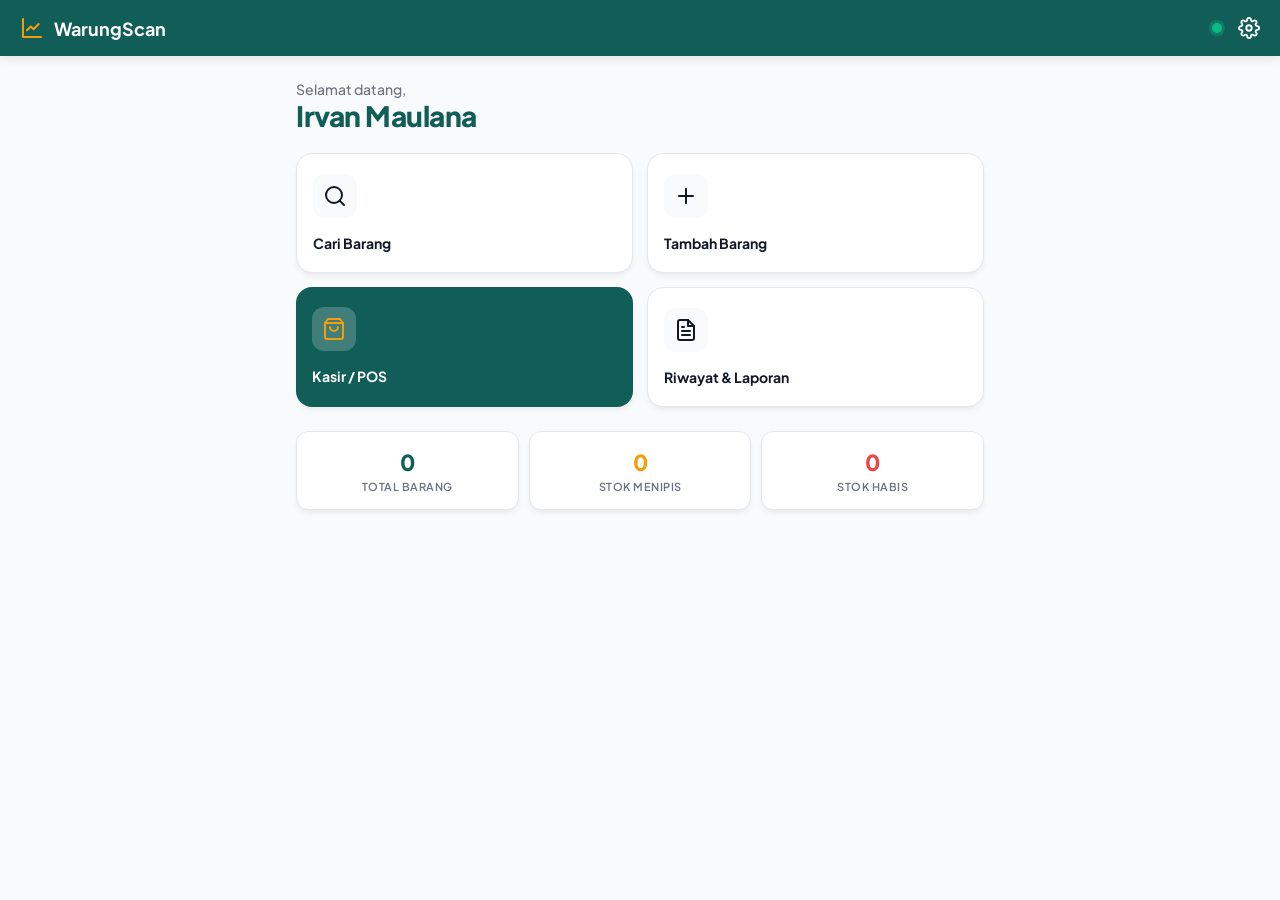
==== index.html @ 4149c588 "Fix cashier scanner, storage, and printing flows" ====
<!DOCTYPE html>
<html lang="id">
<head>
    <meta charset="UTF-8">
    <meta name="viewport" content="width=device-width, initial-scale=1.0, maximum-scale=1.0, user-scalable=no">
    <title>KASIR VAN - PREMIUM</title>
    <!-- Import Font Modern dari Google -->
    <link href="https://fonts.googleapis.com/css2?family=Plus+Jakarta+Sans:wght@400;500;600;700;800&display=swap" rel="stylesheet">
    <link rel="stylesheet" href="style.css">
    <script src="vendor/html5-qrcode.min.js" type="text/javascript"></script>
</head>
<body>
    <!-- Topbar Modern Glassmorphism -->
    <header class="app-header">
        <div class="logo-wrapper">
            <div class="logo-icon">
                <svg width="24" height="24" viewBox="0 0 24 24" fill="none" stroke="currentColor" stroke-width="2" stroke-linecap="round" stroke-linejoin="round"><path d="M3 3v18h18"/><path d="M18.7 8l-5.1 5.2-2.8-2.7L7 14.3"/></svg>
            </div>
            <h1>WarungScan</h1>
        </div>
        <div class="header-actions">
            <span class="status-indicator"></span>
            <button onclick="switchTab('page-pengaturan')" class="btn-icon">
                <svg width="22" height="22" viewBox="0 0 24 24" fill="none" stroke="currentColor" stroke-width="2" stroke-linecap="round" stroke-linejoin="round"><circle cx="12" cy="12" r="3"/><path d="M19.4 15a1.65 1.65 0 0 0 .33 1.82l.06.06a2 2 0 0 1 0 2.83 2 2 0 0 1-2.83 0l-.06-.06a1.65 1.65 0 0 0-1.82-.33 1.65 1.65 0 0 0-1 1.51V21a2 2 0 0 1-2 2 2 2 0 0 1-2-2v-.09A1.65 1.65 0 0 0 9 19.4a1.65 1.65 0 0 0-1.82.33l-.06.06a2 2 0 0 1-2.83 0 2 2 0 0 1 0-2.83l.06-.06a1.65 1.65 0 0 0 .33-1.82 1.65 1.65 0 0 0-1.51-1H3a2 2 0 0 1-2-2 2 2 0 0 1 2-2h.09A1.65 1.65 0 0 0 4.6 9a1.65 1.65 0 0 0-.33-1.82l-.06-.06a2 2 0 0 1 0-2.83 2 2 0 0 1 2.83 0l.06.06a1.65 1.65 0 0 0 1.82.33H9a1.65 1.65 0 0 0 1-1.51V3a2 2 0 0 1 2-2 2 2 0 0 1 2 2v.09a1.65 1.65 0 0 0 1 1.51 1.65 1.65 0 0 0 1.82-.33l.06-.06a2 2 0 0 1 2.83 0 2 2 0 0 1 0 2.83l-.06.06a1.65 1.65 0 0 0-.33 1.82V9a1.65 1.65 0 0 0 1.51 1H21a2 2 0 0 1 2 2 2 2 0 0 1-2 2h-.09a1.65 1.65 0 0 0-1.51 1z"/></svg>
            </button>
        </div>
    </header>

    <!-- Halaman Beranda -->
    <main id="page-home" class="page active">
        <div class="hero-section">
            <p class="greeting">Selamat datang,</p>
            <h2 class="user-name">Irvan Maulana</h2>
        </div>

        <div class="menu-grid">
            <div class="menu-card card-outline" onclick="actionCariBarang()">
                <div class="icon-circle text-dark">
                    <svg width="24" height="24" viewBox="0 0 24 24" fill="none" stroke="currentColor" stroke-width="2" stroke-linecap="round" stroke-linejoin="round"><circle cx="11" cy="11" r="8"/><line x1="21" y1="21" x2="16.65" y2="16.65"/></svg>
                </div>
                <h3>Cari Barang</h3>
            </div>
            <div class="menu-card card-outline" onclick="actionTambahBarang()">
                <div class="icon-circle text-dark">
                    <svg width="24" height="24" viewBox="0 0 24 24" fill="none" stroke="currentColor" stroke-width="2" stroke-linecap="round" stroke-linejoin="round"><line x1="12" y1="5" x2="12" y2="19"/><line x1="5" y1="12" x2="19" y2="12"/></svg>
                </div>
                <h3>Tambah Barang</h3>
            </div>
            <div class="menu-card card-primary" onclick="actionPos()">
                <div class="icon-circle">
                    <svg width="24" height="24" viewBox="0 0 24 24" fill="none" stroke="currentColor" stroke-width="2" stroke-linecap="round" stroke-linejoin="round"><path d="M6 2L3 6v14a2 2 0 0 0 2 2h14a2 2 0 0 0 2-2V6l-3-4z"/><line x1="3" y1="6" x2="21" y2="6"/><path d="M16 10a4 4 0 0 1-8 0"/></svg>
                </div>
                <h3>Kasir / POS</h3>
            </div>
            <div class="menu-card card-outline" onclick="actionRiwayat()">
                <div class="icon-circle text-dark">
                    <svg width="24" height="24" viewBox="0 0 24 24" fill="none" stroke="currentColor" stroke-width="2" stroke-linecap="round" stroke-linejoin="round"><path d="M14 2H6a2 2 0 0 0-2 2v16a2 2 0 0 0 2 2h12a2 2 0 0 0 2-2V8z"/><polyline points="14 2 14 8 20 8"/><line x1="16" y1="13" x2="8" y2="13"/><line x1="16" y1="17" x2="8" y2="17"/><polyline points="10 9 9 9 8 9"/></svg>
                </div>
                <h3>Riwayat & Laporan</h3>
            </div>
        </div>

        <div class="stats-container">
            <div class="stat-item">
                <h3 id="stat-barang" class="text-primary">0</h3>
                <p>Total Barang</p>
            </div>
            <div class="stat-item">
                <h3 id="stat-menipis" class="text-warning">0</h3>
                <p>Stok Menipis</p>
            </div>
            <div class="stat-item">
                <h3 id="stat-habis" class="text-danger">0</h3>
                <p>Stok Habis</p>
            </div>
        </div>
    </main>

    <!-- Halaman Kasir / POS -->
    <main id="page-kasir" class="page">
        <div class="page-header" onclick="goToHome()">
            <button class="btn-back"><svg width="20" height="20" viewBox="0 0 24 24" fill="none" stroke="currentColor" stroke-width="2" stroke-linecap="round" stroke-linejoin="round"><line x1="19" y1="12" x2="5" y2="12"/><polyline points="12 19 5 12 12 5"/></svg></button> 
            <h2>Mesin Kasir</h2>
        </div>

        <div class="card-container">
            <div id="reader" class="scanner-box"></div>
            
            <div class="flex-row" style="margin-top: 16px; gap: 10px;">
                <button id="btn-start-scan" onclick="startScanner()" class="btn-primary" style="flex: 2;">Mulai Scan</button>
                <button id="btn-stop-scan" onclick="stopScanner()" class="btn-danger" style="display: none; flex: 2;">Stop Scan</button>
                
                <label for="pos-barcode-file-input" class="btn-outline file-picker-label" style="flex: 1;" title="Scan barcode dari foto galeri">
                    <svg width="20" height="20" viewBox="0 0 24 24" fill="none" stroke="currentColor" stroke-width="2" stroke-linecap="round" stroke-linejoin="round"><rect x="3" y="3" width="18" height="18" rx="2" ry="2"/><circle cx="8.5" cy="8.5" r="1.5"/><polyline points="21 15 16 10 5 21"/></svg>
                </label>
                <input type="file" id="pos-barcode-file-input" class="file-input-hidden" accept="image/*" onchange="scanBarcodeFromFile(this)">
            </div>
            <p id="scanner-message" class="helper-text">Tekan Mulai Scan atau pilih foto barcode.</p>
        </div>

        <div id="file-reader" class="offscreen-reader" aria-hidden="true"></div>

        <div class="card-container">
            <div class="search-box">
                <input type="text" id="manual-barcode" class="modern-input" placeholder="Cari barcode / nama barang..." oninput="cariBarangKasir()">
                <button onclick="addManualBarcode()" class="btn-accent">Tambah</button>
            </div>
            <ul id="kasir-search-results" class="dropdown-list" style="display: none;"></ul>
        </div>

        <div class="card-container no-padding">
            <h3 class="section-title" style="padding: 16px 16px 0 16px;">Keranjang Belanja</h3>
            <ul id="cart-list" class="item-list"></ul>
        </div>

        <div class="checkout-footer">
            <div class="total-wrap">
                <span>Total Bayar</span>
                <span id="cart-total" class="total-amount">Rp 0</span>
            </div>
            <button class="btn-checkout" onclick="openPaymentModal()">PROSES PEMBAYARAN</button>
        </div>
    </main>

    <!-- Halaman Barang -->
    <main id="page-barang" class="page">
        <div class="page-header" onclick="goToHome()">
            <button class="btn-back"><svg width="20" height="20" viewBox="0 0 24 24" fill="none" stroke="currentColor" stroke-width="2" stroke-linecap="round" stroke-linejoin="round"><line x1="19" y1="12" x2="5" y2="12"/><polyline points="12 19 5 12 12 5"/></svg></button> 
            <h2 id="title-barang">Manajemen Barang</h2>
        </div>

        <div class="card-container" id="admin-form" style="display: none;">
            
            <label class="input-label">Foto Produk</label>
            <div class="photo-upload-group">
                <button type="button" class="btn-outline" onclick="openProductCamera()">
                    <svg width="18" height="18" viewBox="0 0 24 24" fill="none" stroke="currentColor" stroke-width="2" stroke-linecap="round" stroke-linejoin="round"><path d="M23 19a2 2 0 0 1-2 2H3a2 2 0 0 1-2-2V8a2 2 0 0 1 2-2h4l2-3h6l2 3h4a2 2 0 0 1 2 2z"/><circle cx="12" cy="13" r="4"/></svg> Jepret
                </button>
                <input type="file" id="native-camera-input" class="file-input-hidden" accept="image/*" capture="environment" onchange="handleProductPhoto(this)">

                <label for="native-gallery-input" class="btn-outline file-picker-label">
                    <svg width="18" height="18" viewBox="0 0 24 24" fill="none" stroke="currentColor" stroke-width="2" stroke-linecap="round" stroke-linejoin="round"><rect x="3" y="3" width="18" height="18" rx="2" ry="2"/><circle cx="8.5" cy="8.5" r="1.5"/><polyline points="21 15 16 10 5 21"/></svg> Galeri
                </label>
                <input type="file" id="native-gallery-input" class="file-input-hidden" accept="image/*" onchange="handleProductPhoto(this)">
            </div>
            <div id="preview-foto-barang" class="photo-preview">
                <img id="img-preview-barang" src="">
                <button type="button" class="btn-photo-remove" onclick="removeProductPhoto()">Hapus Foto</button>
            </div>

            <label class="input-label">Barcode</label>
            <div class="search-box">
                <input type="text" id="input-barcode" class="modern-input" placeholder="Scan / ketik barcode">
                <label for="product-barcode-file-input" class="btn-light file-picker-label">Scan Foto</label>
                <input type="file" id="product-barcode-file-input" class="file-input-hidden" accept="image/*" onchange="scanProductBarcodeFromFile(this)">
            </div>

            <label class="input-label">Nama Barang <span class="required">*</span></label>
            <input type="text" id="input-nama" class="modern-input" placeholder="Misal: Indomie Goreng">

            <div class="flex-row">
                <div class="flex-col">
                    <label class="input-label">Harga Beli <span class="required">*</span></label>
                    <input type="number" id="input-harga-beli" class="modern-input" placeholder="0">
                </div>
                <div class="flex-col">
                    <label class="input-label">Harga Jual <span class="required">*</span></label>
                    <input type="number" id="input-harga" class="modern-input" placeholder="0">
                </div>
            </div>

            <div class="flex-row">
                <div class="flex-col">
                    <label class="input-label">Stok <span class="required">*</span></label>
                    <input type="number" id="input-stok" class="modern-input" placeholder="0">
                </div>
                <div class="flex-col">
                    <label class="input-label">Satuan <span class="required">*</span></label>
                    <input type="text" id="input-satuan" class="modern-input" placeholder="Pcs, Pack">
                </div>
            </div>

            <button onclick="simpanBarang()" class="btn-primary" style="width: 100%; margin-top: 10px;">Simpan Barang</button>
        </div>

        <div class="card-container no-padding" id="section-daftar-barang">
            <div class="section-header-flex">
                <h3 class="section-title" style="margin: 0;">Katalog</h3>
                <button onclick="toggleAdminMode()" id="btn-admin-toggle" class="btn-pill-light">Mode Edit: OFF</button>
            </div>
            <div style="padding: 0 16px 16px 16px;">
                <input type="text" id="search-input" class="modern-input" placeholder="Cari nama / barcode..." oninput="renderProducts()">
            </div>
            <ul id="product-list" class="item-list"></ul>
        </div>
    </main>

    <!-- Halaman Riwayat & Rekap -->
    <main id="page-riwayat" class="page">
        <div class="page-header" onclick="goToHome()">
            <button class="btn-back"><svg width="20" height="20" viewBox="0 0 24 24" fill="none" stroke="currentColor" stroke-width="2" stroke-linecap="round" stroke-linejoin="round"><line x1="19" y1="12" x2="5" y2="12"/><polyline points="12 19 5 12 12 5"/></svg></button> 
            <h2>Riwayat & Laporan</h2>
        </div>

        <!-- Rekap Pendapatan Hari Ini -->
        <div class="card-container report-box" style="background: var(--brand-primary); color: white;">
            <h3 style="color: white; font-size: 14px; opacity: 0.9; margin-bottom: 4px;">Pendapatan Hari Ini</h3>
            <h2 id="report-today-revenue" style="font-size: 28px; font-weight: 800; margin-bottom: 12px;">Rp 0</h2>
            <div class="report-summary-row">
                <div><span>Transaksi</span><strong id="report-today-trx">0 trx</strong></div>
                <div><span>Estimasi Laba</span><strong id="report-today-profit">Rp 0</strong></div>
            </div>
        </div>

        <div class="card-container no-padding">
            <div class="section-header-flex">
                <h3 class="section-title" style="margin: 0;">Daftar Transaksi</h3>
                <button onclick="exportHistoryCsv()" class="btn-pill-light">Ekspor CSV</button>
            </div>
            <div class="history-toolbar">
                <input type="date" id="history-date-filter" class="modern-input" onchange="renderHistory()">
                <button onclick="clearHistoryFilter()" class="btn-light">Semua</button>
            </div>
            <ul id="history-list" class="item-list"></ul>
            <div class="danger-zone">
                <button onclick="hapusSemuaRiwayat()" class="btn-pill-light" style="color: var(--brand-danger);">Kosongkan Riwayat</button>
            </div>
        </div>
    </main>

    <!-- Halaman Pengaturan -->
    <main id="page-pengaturan" class="page">
        <div class="page-header" onclick="goToHome()">
            <button class="btn-back"><svg width="20" height="20" viewBox="0 0 24 24" fill="none" stroke="currentColor" stroke-width="2" stroke-linecap="round" stroke-linejoin="round"><line x1="19" y1="12" x2="5" y2="12"/><polyline points="12 19 5 12 12 5"/></svg></button> 
            <h2>Pengaturan Aplikasi</h2>
        </div>
        
        <div class="card-container">
            <h3 class="section-title" style="margin-bottom: 16px;">Koneksi Perangkat</h3>
            <button onclick="requestCameraPermission()" class="btn-outline" style="width: 100%; margin-bottom: 12px; justify-content: center;">📷 Izinkan Akses Kamera</button>

            <label class="input-label">Metode Cetak</label>
            <select id="setting-printmode" class="modern-input" onchange="saveSettings(); updatePrintModeUI();">
                <option value="rawbt">RawBT (Disarankan untuk APK)</option>
                <option value="bluetooth">Bluetooth LE Langsung</option>
                <option value="browser">Dialog Cetak Browser</option>
            </select>

            <div id="bluetooth-printer-actions" class="printer-actions" style="display: none;">
                <button onclick="connectBluetoothPrinter()" class="btn-primary">🖨️ Hubungkan</button>
                <button onclick="disconnectBluetoothPrinter()" class="btn-light">Putus</button>
            </div>
            <button onclick="testPrint()" class="btn-outline" style="width: 100%; margin-top: 12px; justify-content: center;">Tes Cetak</button>
            <div id="status-printer" class="status-badge status-offline">Mode RawBT siap digunakan</div>
        </div>

        <div class="card-container" style="margin-top: 16px;">
            <h3 class="section-title" style="margin-bottom: 16px;">Format Struk</h3>
            
            <div class="flex-row" style="align-items: center; justify-content: space-between; margin-bottom: 16px;">
                <span style="font-weight: 500;">Print Otomatis?</span>
                <select id="setting-autoprint" class="modern-input" style="width: 120px; margin: 0;" onchange="saveSettings()">
                    <option value="false">Manual</option>
                    <option value="true">Otomatis</option>
                </select>
            </div>

            <label class="input-label">Nama Toko (Header)</label>
            <input type="text" id="template-header" class="modern-input" placeholder="WARUNGSCAN" oninput="saveSettings()">

            <label class="input-label">Catatan Bawah (Footer)</label>
            <input type="text" id="template-footer" class="modern-input" placeholder="Terima Kasih" oninput="saveSettings()">

            <label class="input-label">Logo Toko (Monokrom)</label>
            <p class="helper-text" style="margin-bottom: 8px;">Logo dicetak langsung pada mode Bluetooth LE atau Browser. Mode RawBT mengirim teks struk.</p>
            <div class="photo-upload-group">
                <button type="button" class="btn-outline" onclick="document.getElementById('setting-logo').click()">Pilih Logo</button>
                <input type="file" id="setting-logo" accept="image/*" style="display: none;" onchange="handleLogoUpload()">
                <button type="button" onclick="hapusLogo()" class="btn-danger" style="flex: 0.5;">Hapus</button>
            </div>
            
            <div class="photo-preview" id="preview-logo-container" style="display: none; justify-content: center;">
                <img id="preview-logo" src="" style="max-width: 120px;">
            </div>
        </div>

        <div class="card-container" style="margin-top: 16px;">
            <h3 class="section-title">Keamanan Edit Barang</h3>
            <label class="input-label">PIN Admin (Opsional)</label>
            <input type="password" inputmode="numeric" maxlength="6" id="setting-admin-pin" class="modern-input" placeholder="Kosongkan jika tidak memakai PIN" oninput="saveSettings()">
            <p class="helper-text" style="margin-top: 8px;">PIN diminta saat membuka form tambah atau edit barang.</p>
        </div>

        <div class="card-container" style="margin-top: 16px;">
            <h3 class="section-title">Backup Data</h3>
            <p class="helper-text" style="margin-bottom: 12px;">Simpan salinan barang, riwayat, foto, dan pengaturan sebelum menghapus data aplikasi.</p>
            <div class="backup-actions">
                <button onclick="exportBackup()" class="btn-primary">Ekspor Backup</button>
                <label for="backup-file-input" class="btn-outline file-picker-label">Impor Backup</label>
                <input type="file" id="backup-file-input" class="file-input-hidden" accept="application/json,.json" onchange="importBackup(this)">
            </div>
        </div>
    </main>

    <!-- Kamera produk berbasis WebRTC; input capture menjadi fallback. -->
    <div id="product-camera-modal" class="modal-backdrop">
        <div class="modal-dialog camera-dialog">
            <h3 class="modal-title">Foto Produk</h3>
            <p class="modal-subtitle">Posisikan produk di tengah lalu tekan Jepret.</p>
            <video id="product-camera-video" class="camera-video" autoplay playsinline muted></video>
            <div class="modal-actions">
                <button onclick="closeProductCamera()" class="btn-light">Batal</button>
                <button onclick="captureProductCamera()" class="btn-primary">Jepret Foto</button>
            </div>
        </div>
    </div>

    <!-- Modal Pembayaran (Modern Dialog) -->
    <div id="payment-modal" class="modal-backdrop">
        <div class="modal-dialog">
            <h3 class="modal-title">Selesaikan Pembayaran</h3>
            
            <div class="payment-total-box">
                <span>Total Tagihan</span>
                <strong id="modal-total-belanja">Rp 0</strong>
            </div>

            <label class="input-label">Uang Diterima</label>
            <input type="number" id="input-tunai" class="modern-input huge-input" placeholder="0" oninput="hitungKembalian()">
            
            <div class="payment-change-box">
                <span>Kembalian</span>
                <strong id="modal-kembalian">Rp 0</strong>
            </div>

            <div class="modal-actions">
                <button onclick="closePaymentModal()" class="btn-light">Batal</button>
                <button onclick="prosesKePreview()" class="btn-primary">Proses</button>
            </div>
        </div>
    </div>

    <!-- Modal Preview Struk -->
    <div id="preview-modal" class="modal-backdrop">
        <div class="modal-dialog">
            <h3 class="modal-title">Pratinjau Struk</h3>
            <p class="modal-subtitle">Anda dapat mengedit teks sebelum dicetak.</p>
            
            <textarea id="print-text-preview" rows="12" class="receipt-textarea"></textarea>
            
            <div class="modal-actions">
                <button onclick="closePreviewModal()" class="btn-light">Selesai (Lewati Cetak)</button>
                <button onclick="executePrint()" class="btn-primary">Cetak Struk</button>
            </div>
        </div>
    </div>

    <!-- Area Print Fallback (Disembunyikan) -->
    <div id="print-area">
        <img id="print-area-logo" src="" style="width: 100%; max-width: 200px; display: none; margin: 0 auto;">
        <pre id="print-raw-text"></pre>
    </div>

    <script src="database.js"></script>
    <script src="printer-bluetooth.js"></script>
    <script src="app.js"></script>
</body>
</html>
---- style.css ----
/* Palette Modern UI - Minimalist & Clean */
:root {
    --brand-primary: #115e59; /* Teal Dark seperti referensi */
    --brand-primary-hover: #0f4c48;
    --brand-accent: #f59e0b; /* Amber */
    --brand-success: #10b981; /* Emerald */
    --brand-danger: #ef4444; /* Red */
    
    --bg-main: #f9fafb;
    --bg-card: #ffffff;
    
    --text-dark: #111827;
    --text-muted: #6b7280;
    --border-line: #e5e7eb;
    
    --radius-sm: 8px;
    --radius-md: 12px;
    --radius-lg: 16px;
    
    --shadow-soft: 0 4px 6px -1px rgba(0, 0, 0, 0.05), 0 2px 4px -1px rgba(0, 0, 0, 0.03);
    --shadow-float: 0 10px 15px -3px rgba(0, 0, 0, 0.08), 0 4px 6px -2px rgba(0, 0, 0, 0.04);
}

* { box-sizing: border-box; margin: 0; padding: 0; font-family: 'Plus Jakarta Sans', sans-serif; }

/* Padding bottom dikecilkan karena bottom nav dihapus */
body {
    background-color: var(--bg-main); color: var(--text-dark);
    padding-bottom: calc(24px + env(safe-area-inset-bottom));
    -webkit-font-smoothing: antialiased;
}

/* HEADER MODERN */
.app-header {
    background-color: var(--brand-primary); padding: 16px 20px; display: flex; justify-content: space-between; align-items: center;
    position: sticky; top: 0; z-index: 50; box-shadow: 0 2px 10px rgba(0,0,0,0.1);
}
.logo-wrapper { display: flex; align-items: center; gap: 10px; }
.logo-icon { color: var(--brand-accent); display: flex; align-items: center; }
.app-header h1 { font-size: 18px; font-weight: 700; color: white; }
.header-actions { display: flex; align-items: center; gap: 16px; }
.status-indicator { width: 10px; height: 10px; background-color: var(--brand-success); border-radius: 50%; box-shadow: 0 0 0 3px rgba(16,185,129,0.3); }
.btn-icon { background: none; border: none; color: white; cursor: pointer; display: flex; align-items: center; }

/* NAVIGASI BACK */
.page-header { display: flex; align-items: center; gap: 12px; margin-bottom: 20px; padding-top: 10px; cursor: pointer; }
.btn-back { background: var(--bg-card); border: 1px solid var(--border-line); border-radius: 10px; padding: 8px; color: var(--text-dark); display: flex; box-shadow: var(--shadow-soft); }
.page-header h2 { font-size: 20px; font-weight: 700; color: var(--text-dark); }

.page { display: none; width: 100%; max-width: 720px; margin: 0 auto; padding: 0 16px 20px 16px; animation: fadeIn 0.3s ease; }
.page.active { display: block; }
@keyframes fadeIn { from { opacity: 0; transform: translateY(10px); } to { opacity: 1; transform: translateY(0); } }

/* HERO BERANDA */
.hero-section { padding: 24px 0 20px 0; }
.greeting { color: var(--text-muted); font-size: 14px; font-weight: 500; }
.user-name { font-size: 28px; font-weight: 800; color: var(--brand-primary); letter-spacing: -0.5px; }

/* GRID MENU */
.menu-grid { display: grid; grid-template-columns: 1fr 1fr; gap: 14px; margin-bottom: 24px; }
.menu-card {
    border-radius: var(--radius-lg); padding: 20px 16px; cursor: pointer; transition: all 0.2s;
    display: flex; flex-direction: column; gap: 16px; box-shadow: var(--shadow-soft);
}
.menu-card:active { transform: scale(0.96); }
.icon-circle { width: 44px; height: 44px; border-radius: 12px; display: flex; align-items: center; justify-content: center; }
.menu-card h3 { font-size: 14px; font-weight: 700; }

.card-primary { background: var(--brand-primary); color: white; }
.card-primary .icon-circle { background: rgba(255,255,255,0.2); color: var(--brand-accent); }
.card-outline { background: var(--bg-card); color: var(--text-dark); border: 1px solid var(--border-line); }
.card-outline .icon-circle { background: var(--bg-main); color: var(--text-dark); }
.card-accent { background: var(--brand-accent); color: var(--text-dark); }
.card-accent .icon-circle { background: rgba(0,0,0,0.1); color: var(--text-dark); }

/* STATISTIK */
.stats-container { display: flex; gap: 10px; }
.stat-item { flex: 1; background: var(--bg-card); border: 1px solid var(--border-line); border-radius: var(--radius-md); padding: 16px 6px; text-align: center; box-shadow: var(--shadow-soft); }
.stat-item h3 { font-size: 22px; font-weight: 800; margin-bottom: 4px; }
.stat-item p { font-size: 11px; font-weight: 600; color: var(--text-muted); text-transform: uppercase; letter-spacing: 0.5px; }
.text-primary { color: var(--brand-primary); }
.text-warning { color: var(--brand-accent); }
.text-danger { color: var(--brand-danger); }

/* KARTU KONTEN */
.card-container { background: var(--bg-card); border-radius: var(--radius-lg); padding: 20px; margin-bottom: 16px; box-shadow: var(--shadow-soft); border: 1px solid var(--border-line); }
.card-container.no-padding { padding: 0; overflow: hidden; }
.section-title { font-size: 16px; font-weight: 700; color: var(--text-dark); margin-bottom: 16px; }
.section-header-flex { display: flex; justify-content: space-between; align-items: center; padding: 16px; border-bottom: 1px solid var(--border-line); margin-bottom: 16px; }

/* INPUT & FORM */
.input-label { display: block; font-size: 13px; font-weight: 600; color: var(--text-dark); margin: 16px 0 8px 0; }
.required { color: var(--brand-danger); }
.modern-input {
    width: 100%; padding: 14px 16px; background-color: var(--bg-main); border: 1px solid transparent;
    border-radius: var(--radius-md); font-size: 14px; color: var(--text-dark); font-weight: 500; transition: all 0.2s; margin-bottom: 0;
}
.modern-input:focus { background-color: var(--bg-card); border-color: var(--brand-primary); outline: none; box-shadow: 0 0 0 4px rgba(17, 94, 89, 0.1); }
.huge-input { font-size: 24px; font-weight: 700; text-align: center; padding: 16px; }

.search-box { display: flex; gap: 8px; }
.search-box input { flex: 1; margin: 0; }

.flex-row { display: flex; gap: 12px; }
.flex-col { flex: 1; }

.photo-upload-group { display: flex; gap: 8px; margin-bottom: 12px; }
.photo-preview { display: none; margin-top: 12px; text-align: center; }
.photo-preview img { max-width: 120px; border-radius: var(--radius-md); box-shadow: var(--shadow-soft); border: 1px solid var(--border-line); }
.btn-photo-remove { margin: 8px auto 0; padding: 7px 10px; border-radius: 8px; background: #fee2e2; color: #b91c1c; font-size: 12px; }
.file-picker-label { display: flex; align-items: center; justify-content: center; gap: 8px; cursor: pointer; text-align: center; }
.file-input-hidden { position: fixed; left: -9999px; width: 1px; height: 1px; opacity: 0; pointer-events: none; }
.helper-text { color: var(--text-muted); font-size: 12px; line-height: 1.5; }
.text-error { color: var(--brand-danger) !important; }
.offscreen-reader { position: fixed; left: -10000px; top: 0; width: 320px; height: 240px; overflow: hidden; }

/* TOMBOL */
button { border: none; font-weight: 600; font-size: 14px; cursor: pointer; transition: all 0.2s; display: flex; align-items: center; justify-content: center; gap: 8px; }
button:active { transform: scale(0.96); }
button:disabled { opacity: 0.55; cursor: wait; transform: none; }
.btn-primary { background: var(--brand-primary); color: white; padding: 14px; border-radius: var(--radius-md); }
.btn-primary:hover { background: var(--brand-primary-hover); }
.btn-success { background: var(--brand-success); color: white; padding: 14px; border-radius: var(--radius-md); width: 100%; }
.btn-warning { background: var(--brand-accent); color: white; padding: 14px; border-radius: var(--radius-md); }
.btn-danger { background: var(--brand-danger); color: white; padding: 14px; border-radius: var(--radius-md); }
.btn-purple { background: #8b5cf6; color: white; padding: 14px; border-radius: var(--radius-md); }
.btn-light { background: var(--border-line); color: var(--text-dark); padding: 14px; border-radius: var(--radius-md); }
.btn-outline { background: var(--bg-card); color: var(--text-dark); border: 1px solid var(--border-line); padding: 14px; border-radius: var(--radius-md); flex: 1; }
.btn-pill-light { background: var(--bg-main); color: var(--text-dark); padding: 6px 12px; border-radius: 20px; font-size: 12px; }
.btn-accent { background: var(--text-dark); color: white; padding: 14px 20px; border-radius: var(--radius-md); }
.btn-small { padding: 7px 11px; border-radius: 7px; font-size: 12px; }

/* LIST BARANG & RIWAYAT */
.item-list { list-style: none; padding: 0 16px 16px 16px; margin: 0; }
.item-list li {
    padding: 16px 0; border-bottom: 1px solid var(--border-line); display: flex; justify-content: space-between; align-items: center; gap: 12px;
}
.item-list li:last-child { border-bottom: none; padding-bottom: 0; }
.product-img { width: 60px; height: 60px; object-fit: cover; border-radius: var(--radius-md); border: 1px solid var(--border-line); }
.item-info { flex: 1; }
.item-info h4 { font-size: 15px; font-weight: 700; color: var(--text-dark); margin-bottom: 4px; }
.item-info p { font-size: 13px; color: var(--text-muted); font-weight: 500; }
.item-actions { display: flex; flex-direction: column; gap: 6px; }
.barcode-caption { font-size: 11px !important; color: #9ca3af !important; margin-top: 2px; }
.stock-low { color: #b45309 !important; }
.stock-out { color: var(--brand-danger) !important; }
.empty-state, .empty-result { width: 100%; color: var(--text-muted); justify-content: center !important; text-align: center; padding: 24px 12px !important; }
.text-success { color: var(--brand-success) !important; font-weight: 700 !important; }
.cart-subtotal, .history-total { text-align: right; white-space: nowrap; }

.qty-controls { display: flex; align-items: center; gap: 4px; background: var(--bg-main); border-radius: 8px; padding: 4px; }
.qty-controls button { background: white; color: var(--text-dark); padding: 6px 12px; border-radius: 6px; box-shadow: 0 1px 2px rgba(0,0,0,0.05); }
.qty-input-box { width: 40px; text-align: center; border: none; background: transparent; font-weight: 700; font-size: 14px; padding: 0; margin: 0; }

/* DROPDOWN SEARCH */
.dropdown-list {
    background: var(--bg-card); border: 1px solid var(--border-line); border-radius: var(--radius-md);
    max-height: 200px; overflow-y: auto; box-shadow: var(--shadow-float); list-style: none; margin-top: 8px;
}
.dropdown-list li { padding: 14px 16px; border-bottom: 1px solid var(--border-line); display: flex; justify-content: space-between; cursor: pointer; }
.dropdown-list li:hover { background: var(--bg-main); }

/* CHECKOUT FOOTER */
.checkout-footer { background: var(--bg-card); padding: 20px; border-radius: var(--radius-lg); box-shadow: var(--shadow-float); margin-top: 16px; }
.total-wrap { display: flex; justify-content: space-between; align-items: center; margin-bottom: 16px; }
.total-wrap span { font-size: 14px; font-weight: 600; color: var(--text-muted); }
.total-amount { font-size: 24px !important; font-weight: 800 !important; color: var(--brand-primary) !important; }
.btn-checkout { width: 100%; background: var(--brand-accent); color: var(--text-dark); padding: 16px; font-size: 16px; border-radius: var(--radius-md); box-shadow: 0 4px 12px rgba(245,158,11,0.2); }

/* MODAL DIALOGS */
.modal-backdrop {
    display: none; position: fixed; top: 0; left: 0; right: 0; bottom: 0; background: rgba(17, 24, 39, 0.7);
    z-index: 100; justify-content: center; align-items: flex-end;
    backdrop-filter: blur(4px); padding: 16px; animation: fadeInModal 0.2s ease-out forwards;
}
@keyframes fadeInModal { from { opacity: 0; } to { opacity: 1; } }

.modal-dialog {
    background: var(--bg-card); width: 100%; max-width: 420px; border-radius: 24px 24px 20px 20px;
    max-height: calc(100vh - 32px); overflow-y: auto;
    padding: 24px; box-shadow: var(--shadow-float); transform: translateY(100%); animation: slideUp 0.3s ease-out forwards;
}
@keyframes slideUp { to { transform: translateY(0); } }

.modal-title { font-size: 20px; font-weight: 800; margin-bottom: 8px; color: var(--text-dark); text-align: center; }
.modal-subtitle { font-size: 13px; color: var(--text-muted); text-align: center; margin-bottom: 20px; }
.payment-total-box, .payment-change-box { background: var(--bg-main); padding: 16px; border-radius: var(--radius-md); display: flex; justify-content: space-between; align-items: center; margin-bottom: 16px; }
.payment-total-box span, .payment-change-box span { font-size: 14px; font-weight: 600; color: var(--text-muted); }
.payment-total-box strong { font-size: 20px; font-weight: 800; color: var(--brand-primary); }
.payment-change-box strong { font-size: 20px; font-weight: 800; color: var(--brand-accent); }

.receipt-textarea { width: 100%; padding: 16px; background: var(--bg-main); border: 1px solid var(--border-line); border-radius: var(--radius-md); font-family: 'Courier New', Courier, monospace; font-size: 13px; line-height: 1.5; resize: none; margin-bottom: 10px; }
.modal-actions { display: grid; grid-template-columns: 1fr 1fr; gap: 10px; margin-top: 14px; }
.camera-dialog { max-width: 520px; }
.camera-video { display: block; width: 100%; min-height: 220px; max-height: 60vh; object-fit: cover; background: #111827; border-radius: var(--radius-md); }

/* STATUS BADGE */
.status-badge { padding: 10px; border-radius: 8px; font-size: 13px; font-weight: 700; text-align: center; margin-top: 8px; }
.status-offline { background: #fee2e2; color: #b91c1c; }
.status-online { background: #d1fae5; color: #047857; }
.printer-actions, .backup-actions { display: grid; grid-template-columns: 1fr 1fr; gap: 10px; margin-top: 12px; }
.report-summary-row { display: grid; grid-template-columns: 1fr 1fr; gap: 10px; font-size: 12px; }
.report-summary-row div { display: flex; flex-direction: column; gap: 4px; background: rgba(255,255,255,0.1); padding: 10px 12px; border-radius: 8px; }
.report-summary-row span { opacity: 0.85; }
.report-summary-row strong { font-size: 14px; }
.history-toolbar { display: grid; grid-template-columns: 1fr auto; gap: 8px; padding: 0 16px 16px; }
.danger-zone { display: flex; justify-content: center; padding: 0 16px 16px; }
.history-print { margin-top: 8px; width: fit-content; }

/* Scanner Area */
.scanner-box { width: 100%; min-height: 250px; background: #111; border-radius: var(--radius-md); overflow: hidden; position: relative; }
.scanner-box + .flex-row + .helper-text { margin-top: 10px; text-align: center; }

@media (max-width: 420px) {
    .card-container { padding: 16px; }
    .photo-upload-group { flex-wrap: wrap; }
    .photo-upload-group > * { min-width: calc(50% - 4px); }
    .cart-item { flex-wrap: wrap; }
    .cart-item .item-info { flex-basis: calc(100% - 70px); }
    .cart-subtotal { margin-left: auto; }
    .modal-backdrop { padding: 8px; }
    .modal-dialog { padding: 18px; max-height: calc(100vh - 16px); }
    .backup-actions { grid-template-columns: 1fr; }
}

/* AREA PRINT FALLBACK */
#print-area { display: none; background: white; color: black; padding: 10px; width: 58mm; margin: 0 auto; }
#print-raw-text { font-family: 'Courier New', Courier, monospace; font-size: 14px; white-space: pre-wrap; word-wrap: break-word; margin: 0; padding-top: 10px; }
@media print {
    body * { visibility: hidden; }
    #print-area, #print-area * { visibility: visible; }
    #print-area { display: block; position: absolute; left: 0; top: 0; width: 100%; }
    @page { margin: 0; }
}
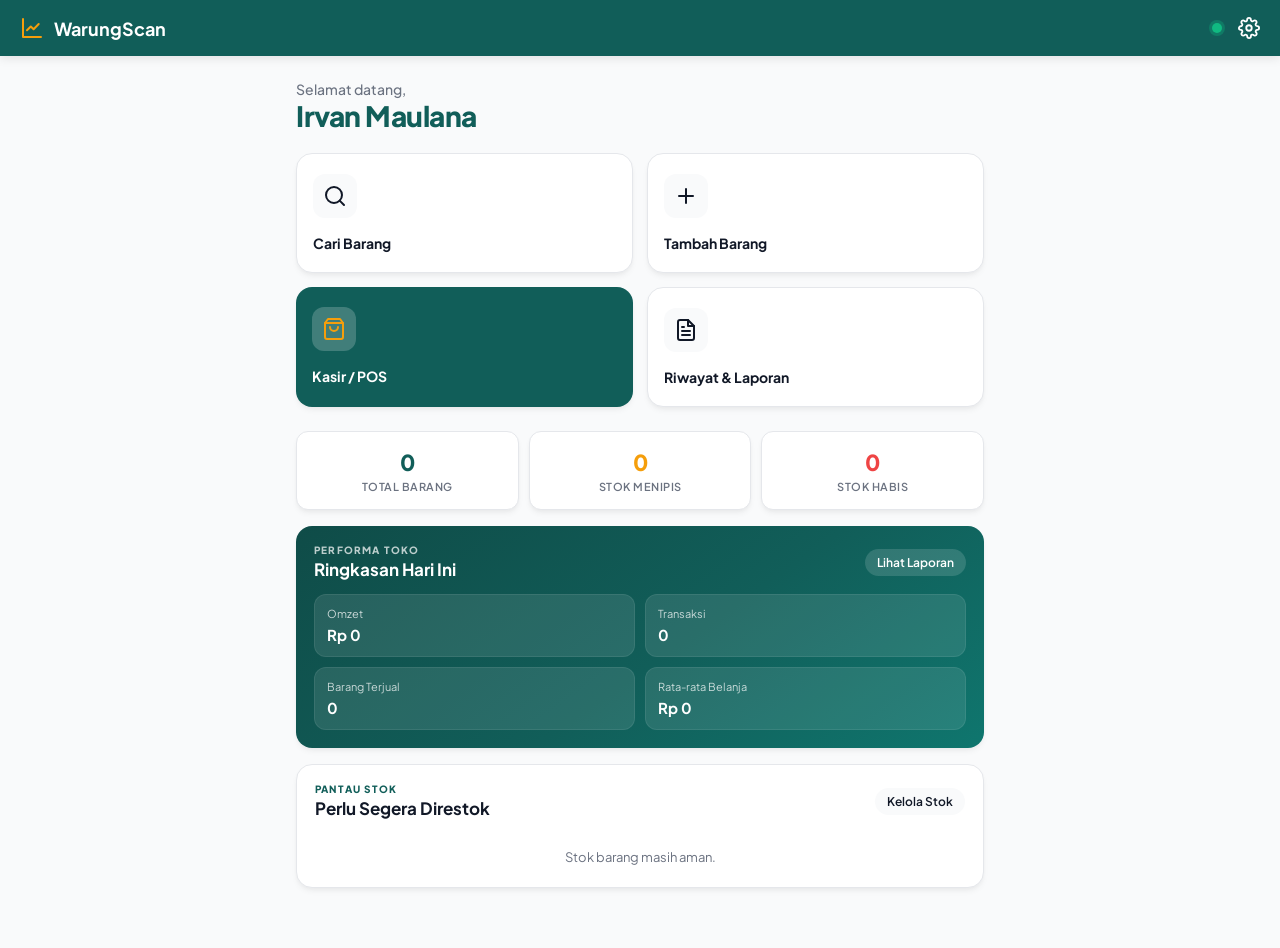
==== commit a453e24d: "Improve product gallery, catalog, and dashboard" ====
--- a/index.html
+++ b/index.html
@@ -74,6 +74,47 @@
                 <p>Stok Habis</p>
             </div>
         </div>
+
+        <section class="dashboard-panel sales-panel">
+            <div class="dashboard-panel-header">
+                <div>
+                    <p class="eyebrow">PERFORMA TOKO</p>
+                    <h3>Ringkasan Hari Ini</h3>
+                </div>
+                <button onclick="actionRiwayat()" class="btn-pill-light">Lihat Laporan</button>
+            </div>
+            <div class="daily-summary-grid">
+                <div class="daily-summary-item">
+                    <span>Omzet</span>
+                    <strong id="home-today-revenue">Rp 0</strong>
+                </div>
+                <div class="daily-summary-item">
+                    <span>Transaksi</span>
+                    <strong id="home-today-transactions">0</strong>
+                </div>
+                <div class="daily-summary-item">
+                    <span>Barang Terjual</span>
+                    <strong id="home-today-items">0</strong>
+                </div>
+                <div class="daily-summary-item">
+                    <span>Rata-rata Belanja</span>
+                    <strong id="home-today-average">Rp 0</strong>
+                </div>
+            </div>
+        </section>
+
+        <section class="dashboard-panel stock-panel">
+            <div class="dashboard-panel-header">
+                <div>
+                    <p class="eyebrow">PANTAU STOK</p>
+                    <h3>Perlu Segera Direstok</h3>
+                </div>
+                <button onclick="openLowStockProducts()" class="btn-pill-light">Kelola Stok</button>
+            </div>
+            <div id="home-low-stock-list" class="home-low-stock-list">
+                <div class="dashboard-empty">Stok barang masih aman.</div>
+            </div>
+        </section>
     </main>
 
     <!-- Halaman Kasir / POS -->
@@ -90,10 +131,11 @@
                 <button id="btn-start-scan" onclick="startScanner()" class="btn-primary" style="flex: 2;">Mulai Scan</button>
                 <button id="btn-stop-scan" onclick="stopScanner()" class="btn-danger" style="display: none; flex: 2;">Stop Scan</button>
                 
-                <label for="pos-barcode-file-input" class="btn-outline file-picker-label" style="flex: 1;" title="Scan barcode dari foto galeri">
+                <div class="btn-outline native-file-picker" style="flex: 1;" title="Scan barcode dari foto galeri">
                     <svg width="20" height="20" viewBox="0 0 24 24" fill="none" stroke="currentColor" stroke-width="2" stroke-linecap="round" stroke-linejoin="round"><rect x="3" y="3" width="18" height="18" rx="2" ry="2"/><circle cx="8.5" cy="8.5" r="1.5"/><polyline points="21 15 16 10 5 21"/></svg>
-                </label>
-                <input type="file" id="pos-barcode-file-input" class="file-input-hidden" accept="image/*" onchange="scanBarcodeFromFile(this)">
+                    <span>Foto</span>
+                    <input type="file" id="pos-barcode-file-input" accept="image/jpeg,image/png,image/webp" aria-label="Pilih foto barcode" onchange="scanBarcodeFromFile(this)">
+                </div>
             </div>
             <p id="scanner-message" class="helper-text">Tekan Mulai Scan atau pilih foto barcode.</p>
         </div>
@@ -138,11 +180,12 @@
                 </button>
                 <input type="file" id="native-camera-input" class="file-input-hidden" accept="image/*" capture="environment" onchange="handleProductPhoto(this)">
 
-                <label for="native-gallery-input" class="btn-outline file-picker-label">
+                <div class="btn-outline native-file-picker">
                     <svg width="18" height="18" viewBox="0 0 24 24" fill="none" stroke="currentColor" stroke-width="2" stroke-linecap="round" stroke-linejoin="round"><rect x="3" y="3" width="18" height="18" rx="2" ry="2"/><circle cx="8.5" cy="8.5" r="1.5"/><polyline points="21 15 16 10 5 21"/></svg> Galeri
-                </label>
-                <input type="file" id="native-gallery-input" class="file-input-hidden" accept="image/*" onchange="handleProductPhoto(this)">
-            </div>
+                    <input type="file" id="native-gallery-input" accept="image/jpeg,image/png,image/webp" aria-label="Pilih foto produk dari galeri" onchange="handleProductPhoto(this)">
+                </div>
+            </div>
+            <p class="helper-text">Jepret membuka kamera langsung. Galeri memilih foto yang sudah tersimpan di HP.</p>
             <div id="preview-foto-barang" class="photo-preview">
                 <img id="img-preview-barang" src="">
                 <button type="button" class="btn-photo-remove" onclick="removeProductPhoto()">Hapus Foto</button>
@@ -151,32 +194,74 @@
             <label class="input-label">Barcode</label>
             <div class="search-box">
                 <input type="text" id="input-barcode" class="modern-input" placeholder="Scan / ketik barcode">
-                <label for="product-barcode-file-input" class="btn-light file-picker-label">Scan Foto</label>
-                <input type="file" id="product-barcode-file-input" class="file-input-hidden" accept="image/*" onchange="scanProductBarcodeFromFile(this)">
+                <div class="btn-light native-file-picker compact-file-picker">
+                    Scan Foto
+                    <input type="file" id="product-barcode-file-input" accept="image/jpeg,image/png,image/webp" aria-label="Pilih foto barcode barang" onchange="scanProductBarcodeFromFile(this)">
+                </div>
             </div>
 
             <label class="input-label">Nama Barang <span class="required">*</span></label>
             <input type="text" id="input-nama" class="modern-input" placeholder="Misal: Indomie Goreng">
 
+            <label class="input-label">Kategori <span class="required">*</span></label>
+            <select id="input-kategori" class="modern-input">
+                <option value="">Pilih kategori</option>
+                <option value="Sembako">Sembako</option>
+                <option value="Makanan">Makanan</option>
+                <option value="Minuman">Minuman</option>
+                <option value="Snack">Snack</option>
+                <option value="Rokok">Rokok</option>
+                <option value="Kebutuhan Rumah">Kebutuhan Rumah</option>
+                <option value="Perawatan Diri">Perawatan Diri</option>
+                <option value="Obat">Obat</option>
+                <option value="ATK">ATK</option>
+                <option value="Elektronik">Elektronik</option>
+                <option value="Lainnya">Lainnya</option>
+            </select>
+
             <div class="flex-row">
                 <div class="flex-col">
-                    <label class="input-label">Harga Beli <span class="required">*</span></label>
-                    <input type="number" id="input-harga-beli" class="modern-input" placeholder="0">
+                    <label class="input-label">Harga Beli <span class="optional-label">Opsional</span></label>
+                    <input type="number" id="input-harga-beli" class="modern-input" min="0" placeholder="Kosong = 0">
                 </div>
                 <div class="flex-col">
                     <label class="input-label">Harga Jual <span class="required">*</span></label>
-                    <input type="number" id="input-harga" class="modern-input" placeholder="0">
+                    <input type="number" id="input-harga" class="modern-input" min="0" placeholder="0">
                 </div>
             </div>
 
             <div class="flex-row">
                 <div class="flex-col">
                     <label class="input-label">Stok <span class="required">*</span></label>
-                    <input type="number" id="input-stok" class="modern-input" placeholder="0">
+                    <input type="number" id="input-stok" class="modern-input" min="0" placeholder="0">
                 </div>
                 <div class="flex-col">
                     <label class="input-label">Satuan <span class="required">*</span></label>
-                    <input type="text" id="input-satuan" class="modern-input" placeholder="Pcs, Pack">
+                    <select id="input-satuan" class="modern-input">
+                        <option value="">Pilih satuan</option>
+                        <option value="Pcs">Pcs</option>
+                        <option value="Pack">Pack</option>
+                        <option value="Butir">Butir</option>
+                        <option value="Lembar">Lembar</option>
+                        <option value="Bungkus">Bungkus</option>
+                        <option value="Sachet">Sachet</option>
+                        <option value="Botol">Botol</option>
+                        <option value="Kaleng">Kaleng</option>
+                        <option value="Box">Box</option>
+                        <option value="Dus">Dus</option>
+                        <option value="Karton">Karton</option>
+                        <option value="Lusin">Lusin</option>
+                        <option value="Ikat">Ikat</option>
+                        <option value="Pasang">Pasang</option>
+                        <option value="Set">Set</option>
+                        <option value="Unit">Unit</option>
+                        <option value="Roll">Roll</option>
+                        <option value="Kg">Kilogram (Kg)</option>
+                        <option value="Gram">Gram</option>
+                        <option value="Liter">Liter</option>
+                        <option value="Ml">Mililiter (Ml)</option>
+                        <option value="Meter">Meter</option>
+                    </select>
                 </div>
             </div>
 
@@ -185,11 +270,32 @@
 
         <div class="card-container no-padding" id="section-daftar-barang">
             <div class="section-header-flex">
-                <h3 class="section-title" style="margin: 0;">Katalog</h3>
-                <button onclick="toggleAdminMode()" id="btn-admin-toggle" class="btn-pill-light">Mode Edit: OFF</button>
-            </div>
-            <div style="padding: 0 16px 16px 16px;">
+                <h3 class="section-title catalog-title" style="margin: 0;">Katalog <span id="catalog-count" class="count-badge">0</span></h3>
+                <button onclick="toggleAdminMode()" id="btn-admin-toggle" class="btn-pill-light">Tambah / Edit</button>
+            </div>
+            <div class="catalog-filters">
                 <input type="text" id="search-input" class="modern-input" placeholder="Cari nama / barcode..." oninput="renderProducts()">
+                <select id="filter-category" class="modern-input" onchange="renderProducts()">
+                    <option value="">Semua Kategori</option>
+                    <option value="Sembako">Sembako</option>
+                    <option value="Makanan">Makanan</option>
+                    <option value="Minuman">Minuman</option>
+                    <option value="Snack">Snack</option>
+                    <option value="Rokok">Rokok</option>
+                    <option value="Kebutuhan Rumah">Kebutuhan Rumah</option>
+                    <option value="Perawatan Diri">Perawatan Diri</option>
+                    <option value="Obat">Obat</option>
+                    <option value="ATK">ATK</option>
+                    <option value="Elektronik">Elektronik</option>
+                    <option value="Lainnya">Lainnya</option>
+                </select>
+                <select id="filter-stock" class="modern-input" onchange="renderProducts()">
+                    <option value="">Semua Stok</option>
+                    <option value="critical">Perlu Restok (0–5)</option>
+                    <option value="available">Tersedia</option>
+                    <option value="low">Menipis (1–5)</option>
+                    <option value="out">Habis</option>
+                </select>
             </div>
             <ul id="product-list" class="item-list"></ul>
         </div>
@@ -274,8 +380,10 @@
             <label class="input-label">Logo Toko (Monokrom)</label>
             <p class="helper-text" style="margin-bottom: 8px;">Logo dicetak langsung pada mode Bluetooth LE atau Browser. Mode RawBT mengirim teks struk.</p>
             <div class="photo-upload-group">
-                <button type="button" class="btn-outline" onclick="document.getElementById('setting-logo').click()">Pilih Logo</button>
-                <input type="file" id="setting-logo" accept="image/*" style="display: none;" onchange="handleLogoUpload()">
+                <div class="btn-outline native-file-picker">
+                    Pilih Logo
+                    <input type="file" id="setting-logo" accept="image/jpeg,image/png,image/webp" aria-label="Pilih logo toko" onchange="handleLogoUpload()">
+                </div>
                 <button type="button" onclick="hapusLogo()" class="btn-danger" style="flex: 0.5;">Hapus</button>
             </div>
             
@@ -296,8 +404,10 @@
             <p class="helper-text" style="margin-bottom: 12px;">Simpan salinan barang, riwayat, foto, dan pengaturan sebelum menghapus data aplikasi.</p>
             <div class="backup-actions">
                 <button onclick="exportBackup()" class="btn-primary">Ekspor Backup</button>
-                <label for="backup-file-input" class="btn-outline file-picker-label">Impor Backup</label>
-                <input type="file" id="backup-file-input" class="file-input-hidden" accept="application/json,.json" onchange="importBackup(this)">
+                <div class="btn-outline native-file-picker">
+                    Impor Backup
+                    <input type="file" id="backup-file-input" accept="application/json,.json" aria-label="Pilih file backup" onchange="importBackup(this)">
+                </div>
             </div>
         </div>
     </main>
--- a/style.css
+++ b/style.css
@@ -74,7 +74,7 @@
 .card-accent .icon-circle { background: rgba(0,0,0,0.1); color: var(--text-dark); }
 
 /* STATISTIK */
-.stats-container { display: flex; gap: 10px; }
+.stats-container { display: flex; gap: 10px; margin-bottom: 16px; }
 .stat-item { flex: 1; background: var(--bg-card); border: 1px solid var(--border-line); border-radius: var(--radius-md); padding: 16px 6px; text-align: center; box-shadow: var(--shadow-soft); }
 .stat-item h3 { font-size: 22px; font-weight: 800; margin-bottom: 4px; }
 .stat-item p { font-size: 11px; font-weight: 600; color: var(--text-muted); text-transform: uppercase; letter-spacing: 0.5px; }
@@ -82,6 +82,31 @@
 .text-warning { color: var(--brand-accent); }
 .text-danger { color: var(--brand-danger); }
 
+/* DASHBOARD BERANDA */
+.dashboard-panel { background: var(--bg-card); border: 1px solid var(--border-line); border-radius: var(--radius-lg); padding: 18px; margin-bottom: 16px; box-shadow: var(--shadow-soft); }
+.dashboard-panel-header { display: flex; align-items: center; justify-content: space-between; gap: 12px; margin-bottom: 14px; }
+.dashboard-panel-header h3 { font-size: 17px; color: var(--text-dark); margin-top: 2px; }
+.eyebrow { color: var(--brand-primary); font-size: 10px; font-weight: 800; letter-spacing: 1.2px; }
+.sales-panel { background: linear-gradient(145deg, #0f4c48, #115e59 55%, #0f766e); border: none; color: white; }
+.sales-panel .dashboard-panel-header h3, .sales-panel .eyebrow { color: white; }
+.sales-panel .eyebrow { opacity: 0.72; }
+.sales-panel .btn-pill-light { background: rgba(255,255,255,0.14); color: white; }
+.daily-summary-grid { display: grid; grid-template-columns: 1fr 1fr; gap: 10px; }
+.daily-summary-item { min-width: 0; background: rgba(255,255,255,0.1); border: 1px solid rgba(255,255,255,0.08); border-radius: 12px; padding: 12px; display: flex; flex-direction: column; gap: 5px; }
+.daily-summary-item span { font-size: 11px; opacity: 0.75; }
+.daily-summary-item strong { font-size: 15px; overflow-wrap: anywhere; }
+.home-low-stock-list { display: flex; flex-direction: column; }
+.low-stock-row { display: flex; align-items: center; gap: 10px; padding: 11px 0; border-bottom: 1px solid var(--border-line); }
+.low-stock-row:last-child { border-bottom: none; padding-bottom: 0; }
+.stock-signal { width: 10px; height: 10px; flex: 0 0 10px; border-radius: 50%; }
+.stock-signal.is-low { background: var(--brand-accent); box-shadow: 0 0 0 4px rgba(245,158,11,0.13); }
+.stock-signal.is-out { background: var(--brand-danger); box-shadow: 0 0 0 4px rgba(239,68,68,0.12); }
+.low-stock-info { display: flex; flex-direction: column; min-width: 0; flex: 1; }
+.low-stock-info strong { font-size: 13px; white-space: nowrap; overflow: hidden; text-overflow: ellipsis; }
+.low-stock-info small { color: var(--text-muted); font-size: 11px; margin-top: 2px; }
+.low-stock-count { min-width: 34px; padding: 5px 8px; background: var(--bg-main); border-radius: 8px; text-align: center; font-weight: 800; }
+.dashboard-empty { color: var(--text-muted); font-size: 13px; text-align: center; padding: 16px 8px 4px; }
+
 /* KARTU KONTEN */
 .card-container { background: var(--bg-card); border-radius: var(--radius-lg); padding: 20px; margin-bottom: 16px; box-shadow: var(--shadow-soft); border: 1px solid var(--border-line); }
 .card-container.no-padding { padding: 0; overflow: hidden; }
@@ -91,6 +116,7 @@
 /* INPUT & FORM */
 .input-label { display: block; font-size: 13px; font-weight: 600; color: var(--text-dark); margin: 16px 0 8px 0; }
 .required { color: var(--brand-danger); }
+.optional-label { color: var(--text-muted); background: var(--bg-main); border-radius: 20px; padding: 3px 7px; margin-left: 5px; font-size: 10px; font-weight: 600; }
 .modern-input {
     width: 100%; padding: 14px 16px; background-color: var(--bg-main); border: 1px solid transparent;
     border-radius: var(--radius-md); font-size: 14px; color: var(--text-dark); font-weight: 500; transition: all 0.2s; margin-bottom: 0;
@@ -110,6 +136,9 @@
 .btn-photo-remove { margin: 8px auto 0; padding: 7px 10px; border-radius: 8px; background: #fee2e2; color: #b91c1c; font-size: 12px; }
 .file-picker-label { display: flex; align-items: center; justify-content: center; gap: 8px; cursor: pointer; text-align: center; }
 .file-input-hidden { position: fixed; left: -9999px; width: 1px; height: 1px; opacity: 0; pointer-events: none; }
+.native-file-picker { position: relative; overflow: hidden; display: flex; align-items: center; justify-content: center; gap: 8px; cursor: pointer; text-align: center; min-height: 46px; }
+.native-file-picker input[type="file"] { position: absolute; inset: 0; z-index: 3; width: 100%; height: 100%; opacity: 0.001; cursor: pointer; font-size: 0; }
+.compact-file-picker { flex: 0 0 auto; }
 .helper-text { color: var(--text-muted); font-size: 12px; line-height: 1.5; }
 .text-error { color: var(--brand-danger) !important; }
 .offscreen-reader { position: fixed; left: -10000px; top: 0; width: 320px; height: 240px; overflow: hidden; }
@@ -140,6 +169,7 @@
 .item-info { flex: 1; }
 .item-info h4 { font-size: 15px; font-weight: 700; color: var(--text-dark); margin-bottom: 4px; }
 .item-info p { font-size: 13px; color: var(--text-muted); font-weight: 500; }
+.category-badge { display: inline-flex; width: fit-content; margin: 1px 0 5px; padding: 3px 7px; border-radius: 20px; background: #ecfdf5; color: #047857; font-size: 10px; font-weight: 700; }
 .item-actions { display: flex; flex-direction: column; gap: 6px; }
 .barcode-caption { font-size: 11px !important; color: #9ca3af !important; margin-top: 2px; }
 .stock-low { color: #b45309 !important; }
@@ -147,6 +177,10 @@
 .empty-state, .empty-result { width: 100%; color: var(--text-muted); justify-content: center !important; text-align: center; padding: 24px 12px !important; }
 .text-success { color: var(--brand-success) !important; font-weight: 700 !important; }
 .cart-subtotal, .history-total { text-align: right; white-space: nowrap; }
+.catalog-title { display: flex; align-items: center; gap: 8px; }
+.count-badge { min-width: 24px; padding: 3px 7px; background: var(--bg-main); color: var(--brand-primary); border-radius: 20px; font-size: 11px; text-align: center; }
+.catalog-filters { display: grid; grid-template-columns: 1fr 1fr; gap: 8px; padding: 0 16px 16px; }
+.catalog-filters #search-input { grid-column: 1 / -1; }
 
 .qty-controls { display: flex; align-items: center; gap: 4px; background: var(--bg-main); border-radius: 8px; padding: 4px; }
 .qty-controls button { background: white; color: var(--text-dark); padding: 6px 12px; border-radius: 6px; box-shadow: 0 1px 2px rgba(0,0,0,0.05); }
@@ -221,6 +255,11 @@
     .modal-backdrop { padding: 8px; }
     .modal-dialog { padding: 18px; max-height: calc(100vh - 16px); }
     .backup-actions { grid-template-columns: 1fr; }
+    .dashboard-panel { padding: 15px; }
+    .dashboard-panel-header { align-items: flex-start; }
+    .dashboard-panel-header .btn-pill-light { white-space: nowrap; }
+    .catalog-filters { grid-template-columns: 1fr; }
+    .catalog-filters #search-input { grid-column: auto; }
 }
 
 /* AREA PRINT FALLBACK */
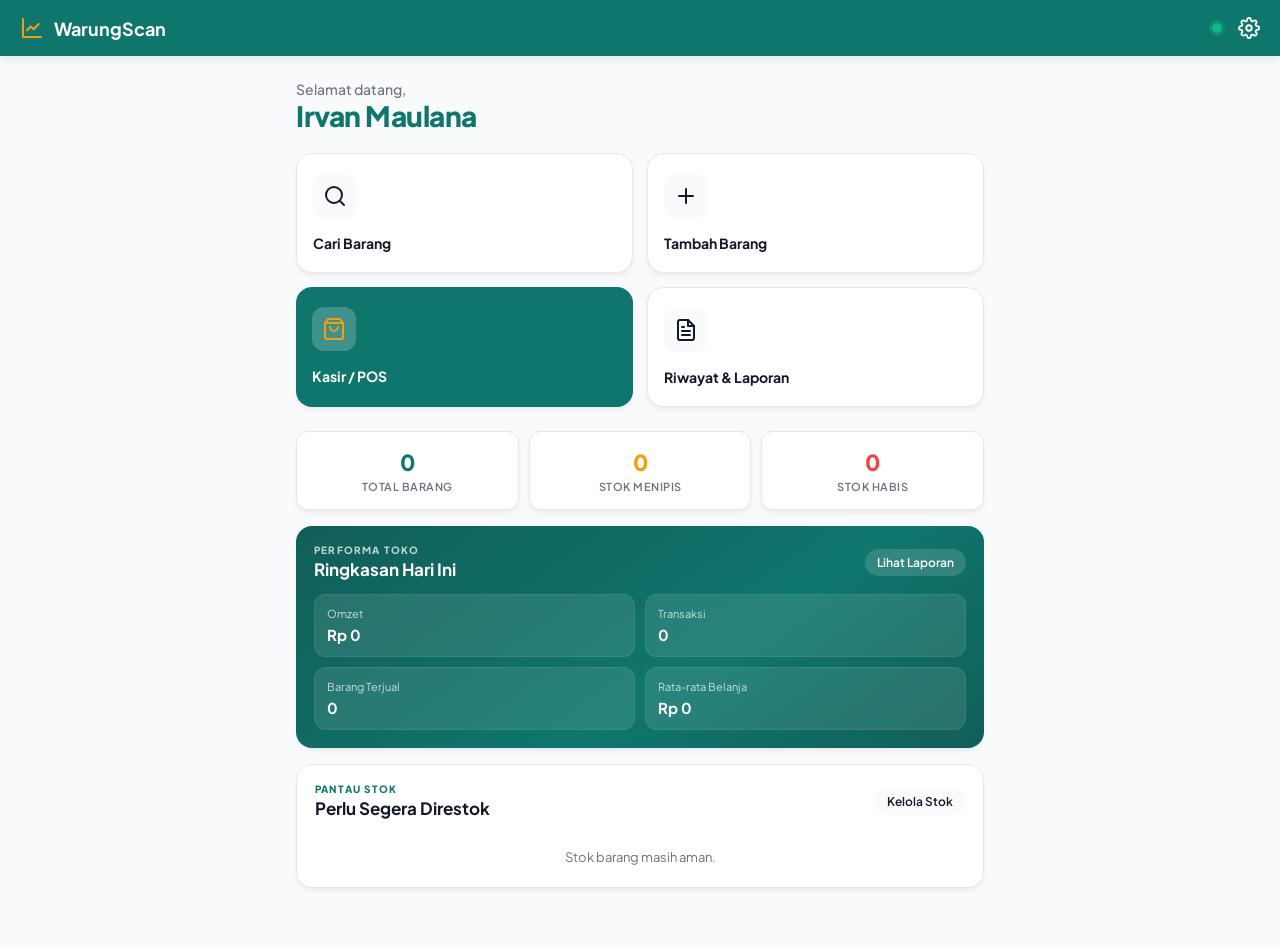
==== commit b834bc56: "Add themes and QRIS payment flow" ====
--- a/index.html
+++ b/index.html
@@ -3,10 +3,11 @@
 <head>
     <meta charset="UTF-8">
     <meta name="viewport" content="width=device-width, initial-scale=1.0, maximum-scale=1.0, user-scalable=no">
-    <title>KASIR VAN - PREMIUM</title>
+    <meta name="theme-color" content="#0f766e">
+    <title>Warung Scan</title>
     <!-- Import Font Modern dari Google -->
     <link href="https://fonts.googleapis.com/css2?family=Plus+Jakarta+Sans:wght@400;500;600;700;800&display=swap" rel="stylesheet">
-    <link rel="stylesheet" href="style.css">
+    <link rel="stylesheet" href="style.css?v=4">
     <script src="vendor/html5-qrcode.min.js" type="text/javascript"></script>
 </head>
 <body>
@@ -119,7 +120,7 @@
 
     <!-- Halaman Kasir / POS -->
     <main id="page-kasir" class="page">
-        <div class="page-header" onclick="goToHome()">
+        <div class="page-header" onclick="goBackInApp()">
             <button class="btn-back"><svg width="20" height="20" viewBox="0 0 24 24" fill="none" stroke="currentColor" stroke-width="2" stroke-linecap="round" stroke-linejoin="round"><line x1="19" y1="12" x2="5" y2="12"/><polyline points="12 19 5 12 12 5"/></svg></button> 
             <h2>Mesin Kasir</h2>
         </div>
@@ -130,7 +131,7 @@
             <div class="flex-row" style="margin-top: 16px; gap: 10px;">
                 <button id="btn-start-scan" onclick="startScanner()" class="btn-primary" style="flex: 2;">Mulai Scan</button>
                 <button id="btn-stop-scan" onclick="stopScanner()" class="btn-danger" style="display: none; flex: 2;">Stop Scan</button>
-                
+
                 <div class="btn-outline native-file-picker" style="flex: 1;" title="Scan barcode dari foto galeri">
                     <svg width="20" height="20" viewBox="0 0 24 24" fill="none" stroke="currentColor" stroke-width="2" stroke-linecap="round" stroke-linejoin="round"><rect x="3" y="3" width="18" height="18" rx="2" ry="2"/><circle cx="8.5" cy="8.5" r="1.5"/><polyline points="21 15 16 10 5 21"/></svg>
                     <span>Foto</span>
@@ -166,7 +167,7 @@
 
     <!-- Halaman Barang -->
     <main id="page-barang" class="page">
-        <div class="page-header" onclick="goToHome()">
+        <div class="page-header" onclick="goBackInApp()">
             <button class="btn-back"><svg width="20" height="20" viewBox="0 0 24 24" fill="none" stroke="currentColor" stroke-width="2" stroke-linecap="round" stroke-linejoin="round"><line x1="19" y1="12" x2="5" y2="12"/><polyline points="12 19 5 12 12 5"/></svg></button> 
             <h2 id="title-barang">Manajemen Barang</h2>
         </div>
@@ -194,11 +195,12 @@
             <label class="input-label">Barcode</label>
             <div class="search-box">
                 <input type="text" id="input-barcode" class="modern-input" placeholder="Scan / ketik barcode">
-                <div class="btn-light native-file-picker compact-file-picker">
-                    Scan Foto
-                    <input type="file" id="product-barcode-file-input" accept="image/jpeg,image/png,image/webp" aria-label="Pilih foto barcode barang" onchange="scanProductBarcodeFromFile(this)">
-                </div>
-            </div>
+                <button type="button" class="btn-light compact-file-picker" onclick="openProductBarcodeScanner()">
+                    <svg width="18" height="18" viewBox="0 0 24 24" fill="none" stroke="currentColor" stroke-width="2" stroke-linecap="round" stroke-linejoin="round"><path d="M3 5v4M3 5h4M21 5v4M21 5h-4M3 19v-4M3 19h4M21 19v-4M21 19h-4"/><path d="M7 9v6M10 9v6M14 9v6M17 9v6"/></svg>
+                    Scan Kamera
+                </button>
+            </div>
+            <p class="helper-text field-helper">Kamera akan membaca barcode langsung dan mengisi nomor secara otomatis.</p>
 
             <label class="input-label">Nama Barang <span class="required">*</span></label>
             <input type="text" id="input-nama" class="modern-input" placeholder="Misal: Indomie Goreng">
@@ -303,7 +305,7 @@
 
     <!-- Halaman Riwayat & Rekap -->
     <main id="page-riwayat" class="page">
-        <div class="page-header" onclick="goToHome()">
+        <div class="page-header" onclick="goBackInApp()">
             <button class="btn-back"><svg width="20" height="20" viewBox="0 0 24 24" fill="none" stroke="currentColor" stroke-width="2" stroke-linecap="round" stroke-linejoin="round"><line x1="19" y1="12" x2="5" y2="12"/><polyline points="12 19 5 12 12 5"/></svg></button> 
             <h2>Riwayat & Laporan</h2>
         </div>
@@ -336,19 +338,45 @@
 
     <!-- Halaman Pengaturan -->
     <main id="page-pengaturan" class="page">
-        <div class="page-header" onclick="goToHome()">
+        <div class="page-header" onclick="goBackInApp()">
             <button class="btn-back"><svg width="20" height="20" viewBox="0 0 24 24" fill="none" stroke="currentColor" stroke-width="2" stroke-linecap="round" stroke-linejoin="round"><line x1="19" y1="12" x2="5" y2="12"/><polyline points="12 19 5 12 12 5"/></svg></button> 
             <h2>Pengaturan Aplikasi</h2>
         </div>
         
+        <div class="card-container theme-settings-card">
+            <h3 class="section-title">Tema & Warna Aplikasi</h3>
+            <p class="helper-text" style="margin-bottom: 14px;">Pilih tampilan yang paling nyaman. Perubahan langsung diterapkan dan ikut tersimpan dalam backup.</p>
+
+            <label class="input-label">Mode Tampilan</label>
+            <div class="theme-mode-group" role="radiogroup" aria-label="Mode tampilan">
+                <button type="button" data-display-mode="light" onclick="selectDisplayMode('light')">☀️ Terang</button>
+                <button type="button" data-display-mode="dark" onclick="selectDisplayMode('dark')">🌙 Gelap</button>
+                <button type="button" data-display-mode="auto" onclick="selectDisplayMode('auto')">◐ Otomatis</button>
+            </div>
+
+            <label class="input-label">Warna Utama</label>
+            <div class="theme-color-grid" role="radiogroup" aria-label="Warna utama aplikasi">
+                <button type="button" data-color-theme="teal" onclick="selectColorTheme('teal')" style="--swatch:#0f766e"><span></span>Teal</button>
+                <button type="button" data-color-theme="emerald" onclick="selectColorTheme('emerald')" style="--swatch:#047857"><span></span>Hijau</button>
+                <button type="button" data-color-theme="blue" onclick="selectColorTheme('blue')" style="--swatch:#1d4ed8"><span></span>Biru</button>
+                <button type="button" data-color-theme="navy" onclick="selectColorTheme('navy')" style="--swatch:#1e3a8a"><span></span>Navy</button>
+                <button type="button" data-color-theme="purple" onclick="selectColorTheme('purple')" style="--swatch:#7e22ce"><span></span>Ungu</button>
+                <button type="button" data-color-theme="pink" onclick="selectColorTheme('pink')" style="--swatch:#be185d"><span></span>Pink</button>
+                <button type="button" data-color-theme="red" onclick="selectColorTheme('red')" style="--swatch:#b91c1c"><span></span>Merah</button>
+                <button type="button" data-color-theme="orange" onclick="selectColorTheme('orange')" style="--swatch:#c2410c"><span></span>Oranye</button>
+                <button type="button" data-color-theme="brown" onclick="selectColorTheme('brown')" style="--swatch:#78350f"><span></span>Cokelat</button>
+                <button type="button" data-color-theme="slate" onclick="selectColorTheme('slate')" style="--swatch:#334155"><span></span>Abu Gelap</button>
+            </div>
+        </div>
+
         <div class="card-container">
             <h3 class="section-title" style="margin-bottom: 16px;">Koneksi Perangkat</h3>
             <button onclick="requestCameraPermission()" class="btn-outline" style="width: 100%; margin-bottom: 12px; justify-content: center;">📷 Izinkan Akses Kamera</button>
 
             <label class="input-label">Metode Cetak</label>
             <select id="setting-printmode" class="modern-input" onchange="saveSettings(); updatePrintModeUI();">
-                <option value="rawbt">RawBT (Disarankan untuk APK)</option>
-                <option value="bluetooth">Bluetooth LE Langsung</option>
+                <option value="rawbt">RawBT (Aplikasi Tambahan)</option>
+                <option value="bluetooth">Bluetooth Langsung — RPP02N</option>
                 <option value="browser">Dialog Cetak Browser</option>
             </select>
 
@@ -358,6 +386,35 @@
             </div>
             <button onclick="testPrint()" class="btn-outline" style="width: 100%; margin-top: 12px; justify-content: center;">Tes Cetak</button>
             <div id="status-printer" class="status-badge status-offline">Mode RawBT siap digunakan</div>
+        </div>
+
+        <div class="card-container" style="margin-top: 16px;">
+            <div class="section-header-plain">
+                <div>
+                    <h3 class="section-title" style="margin-bottom: 3px;">Pembayaran QRIS</h3>
+                    <p class="helper-text">QRIS utama yang ditampilkan kepada pembeli.</p>
+                </div>
+                <span class="qris-ready-badge">Siap</span>
+            </div>
+
+            <label class="input-label">Nama Merchant</label>
+            <input type="text" id="setting-qris-merchant" class="modern-input" placeholder="AL - STORE" oninput="saveSettings()">
+
+            <div class="qris-settings-preview">
+                <img id="setting-qris-preview" alt="QRIS merchant">
+                <strong id="setting-qris-preview-name">AL - STORE</strong>
+                <small>Scan menggunakan aplikasi berlogo QRIS</small>
+            </div>
+
+            <div class="photo-upload-group">
+                <div class="btn-outline native-file-picker">
+                    Ganti Gambar QRIS
+                    <input type="file" id="setting-qris-file" accept="image/jpeg,image/png,image/webp" aria-label="Pilih gambar QRIS" onchange="handleQrisUpload()">
+                </div>
+                <button type="button" onclick="restoreDefaultQris()" class="btn-light">Pakai QRIS Awal</button>
+            </div>
+            <button type="button" onclick="printStoredQris()" class="btn-primary" style="width: 100%;">🖨️ Cetak QRIS Sekarang</button>
+            <p class="helper-text qris-api-note">Pengecekan dana otomatis membutuhkan API dari penyedia QRIS. Tanpa API, cek notifikasi dana masuk lalu konfirmasi pada layar pembayaran.</p>
         </div>
 
         <div class="card-container" style="margin-top: 16px;">
@@ -371,17 +428,39 @@
                 </select>
             </div>
 
+            <label class="input-label">Pilih Template Struk</label>
+            <div class="receipt-template-grid" role="radiogroup" aria-label="Template struk">
+                <button type="button" class="receipt-template-option" data-receipt-template="classic" onclick="selectReceiptTemplate('classic')">
+                    <strong>Klasik</strong><span>Rapi dan familiar</span>
+                </button>
+                <button type="button" class="receipt-template-option" data-receipt-template="compact" onclick="selectReceiptTemplate('compact')">
+                    <strong>Ringkas</strong><span>Hemat kertas</span>
+                </button>
+                <button type="button" class="receipt-template-option" data-receipt-template="modern" onclick="selectReceiptTemplate('modern')">
+                    <strong>Modern</strong><span>Informasi seimbang</span>
+                </button>
+                <button type="button" class="receipt-template-option" data-receipt-template="detailed" onclick="selectReceiptTemplate('detailed')">
+                    <strong>Detail</strong><span>Termasuk barcode</span>
+                </button>
+            </div>
+
             <label class="input-label">Nama Toko (Header)</label>
             <input type="text" id="template-header" class="modern-input" placeholder="WARUNGSCAN" oninput="saveSettings()">
 
+            <label class="input-label">Alamat Toko <span class="optional-label">Opsional</span></label>
+            <input type="text" id="template-address" class="modern-input" placeholder="Alamat toko" oninput="saveSettings()">
+
+            <label class="input-label">Nomor Telepon <span class="optional-label">Opsional</span></label>
+            <input type="text" id="template-phone" class="modern-input" placeholder="08xxxxxxxxxx" oninput="saveSettings()">
+
             <label class="input-label">Catatan Bawah (Footer)</label>
             <input type="text" id="template-footer" class="modern-input" placeholder="Terima Kasih" oninput="saveSettings()">
 
-            <label class="input-label">Logo Toko (Monokrom)</label>
-            <p class="helper-text" style="margin-bottom: 8px;">Logo dicetak langsung pada mode Bluetooth LE atau Browser. Mode RawBT mengirim teks struk.</p>
+            <label class="input-label">Logo Toko</label>
+            <p class="helper-text" style="margin-bottom: 8px;">Mendukung PNG transparan, JPG, dan WEBP. Logo tercetak pada mode Bluetooth RPP02N atau Browser.</p>
             <div class="photo-upload-group">
                 <div class="btn-outline native-file-picker">
-                    Pilih Logo
+                    Pilih Logo PNG
                     <input type="file" id="setting-logo" accept="image/jpeg,image/png,image/webp" aria-label="Pilih logo toko" onchange="handleLogoUpload()">
                 </div>
                 <button type="button" onclick="hapusLogo()" class="btn-danger" style="flex: 0.5;">Hapus</button>
@@ -389,6 +468,14 @@
             
             <div class="photo-preview" id="preview-logo-container" style="display: none; justify-content: center;">
                 <img id="preview-logo" src="" style="max-width: 120px;">
+            </div>
+
+            <div class="receipt-preview-card">
+                <div class="receipt-preview-heading">
+                    <span>Contoh Template</span>
+                    <small>58 mm</small>
+                </div>
+                <pre id="receipt-template-preview" class="receipt-mini-preview"></pre>
             </div>
         </div>
 
@@ -400,15 +487,25 @@
         </div>
 
         <div class="card-container" style="margin-top: 16px;">
-            <h3 class="section-title">Backup Data</h3>
-            <p class="helper-text" style="margin-bottom: 12px;">Simpan salinan barang, riwayat, foto, dan pengaturan sebelum menghapus data aplikasi.</p>
+            <h3 class="section-title">Backup & Transfer Data</h3>
+            <p class="helper-text" style="margin-bottom: 12px;">Backup JSON menyimpan barang, riwayat, foto, logo, template, dan pengaturan secara lengkap.</p>
             <div class="backup-actions">
-                <button onclick="exportBackup()" class="btn-primary">Ekspor Backup</button>
+                <button onclick="exportBackup()" class="btn-primary">Ekspor Backup Lengkap</button>
                 <div class="btn-outline native-file-picker">
-                    Impor Backup
+                    Impor Backup Lengkap
                     <input type="file" id="backup-file-input" accept="application/json,.json" aria-label="Pilih file backup" onchange="importBackup(this)">
                 </div>
             </div>
+            <div class="data-transfer-divider"><span>Transfer produk antar aplikasi</span></div>
+            <p class="helper-text" style="margin-bottom: 12px;">CSV memakai kolom umum: barcode, nama, kategori, harga beli, harga jual, stok, dan satuan.</p>
+            <div class="backup-actions">
+                <button onclick="exportProductsCsv()" class="btn-outline">Ekspor Produk CSV</button>
+                <div class="btn-outline native-file-picker">
+                    Impor Produk CSV
+                    <input type="file" id="product-csv-input" accept="text/csv,.csv" aria-label="Pilih file CSV produk" onchange="importProductsCsv(this)">
+                </div>
+            </div>
+            <button onclick="downloadProductCsvTemplate()" class="btn-pill-light csv-template-button">Unduh Contoh Format CSV</button>
         </div>
     </main>
 
@@ -425,6 +522,20 @@
         </div>
     </div>
 
+    <!-- Scanner barcode khusus form tambah barang. -->
+    <div id="product-barcode-modal" class="modal-backdrop">
+        <div class="modal-dialog scanner-dialog">
+            <div class="scanner-modal-icon">
+                <svg width="24" height="24" viewBox="0 0 24 24" fill="none" stroke="currentColor" stroke-width="2" stroke-linecap="round" stroke-linejoin="round"><path d="M3 5v4M3 5h4M21 5v4M21 5h-4M3 19v-4M3 19h4M21 19v-4M21 19h-4"/><path d="M7 9v6M10 9v6M14 9v6M17 9v6"/></svg>
+            </div>
+            <h3 class="modal-title">Scan Barcode Barang</h3>
+            <p class="modal-subtitle">Arahkan kamera belakang ke barcode sampai terbaca otomatis.</p>
+            <div id="product-barcode-reader" class="scanner-box scanner-box-modal"></div>
+            <p id="product-barcode-message" class="scanner-inline-message">Membuka kamera…</p>
+            <button type="button" onclick="closeProductBarcodeScanner()" class="btn-light modal-single-action">Batal</button>
+        </div>
+    </div>
+
     <!-- Modal Pembayaran (Modern Dialog) -->
     <div id="payment-modal" class="modal-backdrop">
         <div class="modal-dialog">
@@ -435,17 +546,38 @@
                 <strong id="modal-total-belanja">Rp 0</strong>
             </div>
 
-            <label class="input-label">Uang Diterima</label>
-            <input type="number" id="input-tunai" class="modern-input huge-input" placeholder="0" oninput="hitungKembalian()">
-            
-            <div class="payment-change-box">
-                <span>Kembalian</span>
-                <strong id="modal-kembalian">Rp 0</strong>
+            <label class="input-label">Metode Pembayaran</label>
+            <div class="payment-method-tabs" role="radiogroup" aria-label="Metode pembayaran">
+                <button type="button" id="payment-method-cash" onclick="selectPaymentMethod('cash')">💵 Tunai</button>
+                <button type="button" id="payment-method-qris" onclick="selectPaymentMethod('qris')">▦ QRIS</button>
+            </div>
+
+            <div id="cash-payment-panel">
+                <label class="input-label">Uang Diterima</label>
+                <input type="number" id="input-tunai" class="modern-input huge-input" placeholder="0" oninput="hitungKembalian()">
+
+                <div class="payment-change-box">
+                    <span>Kembalian</span>
+                    <strong id="modal-kembalian">Rp 0</strong>
+                </div>
+            </div>
+
+            <div id="qris-payment-panel" style="display: none;">
+                <div class="qris-payment-card">
+                    <span class="qris-label">QRIS</span>
+                    <strong id="qris-payment-merchant">AL - STORE</strong>
+                    <img id="qris-payment-image" alt="QRIS pembayaran">
+                    <span>Total yang harus dibayar</span>
+                    <strong id="qris-payment-total">Rp 0</strong>
+                    <small>Pembeli memindai QR lalu memasukkan total di atas.</small>
+                </div>
+                <button type="button" onclick="printCurrentQris()" class="btn-outline qris-print-button">🖨️ Cetak QRIS untuk Pembeli</button>
+                <p class="qris-confirm-note">Pastikan dana sudah terlihat masuk di aplikasi bank/merchant sebelum menekan tombol konfirmasi.</p>
             </div>
 
             <div class="modal-actions">
                 <button onclick="closePaymentModal()" class="btn-light">Batal</button>
-                <button onclick="prosesKePreview()" class="btn-primary">Proses</button>
+                <button id="payment-confirm-button" onclick="processSelectedPayment()" class="btn-primary">Proses Tunai</button>
             </div>
         </div>
     </div>
@@ -465,14 +597,29 @@
         </div>
     </div>
 
+    <!-- Dialog dan notifikasi milik aplikasi; tidak menampilkan alamat GitHub. -->
+    <div id="app-dialog" class="modal-backdrop app-dialog-backdrop" role="dialog" aria-modal="true" aria-labelledby="app-dialog-title">
+        <div class="modal-dialog app-dialog-card">
+            <div id="app-dialog-icon" class="app-dialog-icon">✓</div>
+            <h3 id="app-dialog-title" class="modal-title">Warung Scan</h3>
+            <p id="app-dialog-message" class="app-dialog-message"></p>
+            <input id="app-dialog-input" class="modern-input app-dialog-input" type="text" style="display: none;">
+            <div class="modal-actions app-dialog-actions">
+                <button id="app-dialog-cancel" type="button" class="btn-light">Batal</button>
+                <button id="app-dialog-confirm" type="button" class="btn-primary">Lanjutkan</button>
+            </div>
+        </div>
+    </div>
+    <div id="app-toast-container" class="app-toast-container" aria-live="polite" aria-atomic="true"></div>
+
     <!-- Area Print Fallback (Disembunyikan) -->
     <div id="print-area">
         <img id="print-area-logo" src="" style="width: 100%; max-width: 200px; display: none; margin: 0 auto;">
         <pre id="print-raw-text"></pre>
     </div>
 
-    <script src="database.js"></script>
-    <script src="printer-bluetooth.js"></script>
-    <script src="app.js"></script>
+    <script src="database.js?v=4"></script>
+    <script src="printer-bluetooth.js?v=4"></script>
+    <script src="app.js?v=4"></script>
 </body>
 </html>
--- a/style.css
+++ b/style.css
@@ -1,7 +1,8 @@
 /* Palette Modern UI - Minimalist & Clean */
 :root {
-    --brand-primary: #115e59; /* Teal Dark seperti referensi */
-    --brand-primary-hover: #0f4c48;
+    --brand-primary: #0f766e;
+    --brand-primary-hover: #115e59;
+    --brand-primary-rgb: 15, 118, 110;
     --brand-accent: #f59e0b; /* Amber */
     --brand-success: #10b981; /* Emerald */
     --brand-danger: #ef4444; /* Red */
@@ -21,6 +22,26 @@
     --shadow-float: 0 10px 15px -3px rgba(0, 0, 0, 0.08), 0 4px 6px -2px rgba(0, 0, 0, 0.04);
 }
 
+html[data-color-theme="emerald"] { --brand-primary: #047857; --brand-primary-hover: #065f46; --brand-primary-rgb: 4, 120, 87; }
+html[data-color-theme="blue"] { --brand-primary: #1d4ed8; --brand-primary-hover: #1e40af; --brand-primary-rgb: 29, 78, 216; }
+html[data-color-theme="navy"] { --brand-primary: #1e3a8a; --brand-primary-hover: #172554; --brand-primary-rgb: 30, 58, 138; --brand-accent: #38bdf8; }
+html[data-color-theme="purple"] { --brand-primary: #7e22ce; --brand-primary-hover: #6b21a8; --brand-primary-rgb: 126, 34, 206; }
+html[data-color-theme="pink"] { --brand-primary: #be185d; --brand-primary-hover: #9d174d; --brand-primary-rgb: 190, 24, 93; }
+html[data-color-theme="red"] { --brand-primary: #b91c1c; --brand-primary-hover: #991b1b; --brand-primary-rgb: 185, 28, 28; }
+html[data-color-theme="orange"] { --brand-primary: #c2410c; --brand-primary-hover: #9a3412; --brand-primary-rgb: 194, 65, 12; --brand-accent: #facc15; }
+html[data-color-theme="brown"] { --brand-primary: #78350f; --brand-primary-hover: #5c2d0e; --brand-primary-rgb: 120, 53, 15; }
+html[data-color-theme="slate"] { --brand-primary: #334155; --brand-primary-hover: #1e293b; --brand-primary-rgb: 51, 65, 85; --brand-accent: #38bdf8; }
+
+html[data-effective-mode="dark"] {
+    --bg-main: #0f172a;
+    --bg-card: #172033;
+    --text-dark: #f8fafc;
+    --text-muted: #a8b3c5;
+    --border-line: #334155;
+    --shadow-soft: 0 5px 14px rgba(0, 0, 0, 0.22);
+    --shadow-float: 0 18px 35px rgba(0, 0, 0, 0.32);
+}
+
 * { box-sizing: border-box; margin: 0; padding: 0; font-family: 'Plus Jakarta Sans', sans-serif; }
 
 /* Padding bottom dikecilkan karena bottom nav dihapus */
@@ -28,6 +49,7 @@
     background-color: var(--bg-main); color: var(--text-dark);
     padding-bottom: calc(24px + env(safe-area-inset-bottom));
     -webkit-font-smoothing: antialiased;
+    transition: background-color 0.2s ease, color 0.2s ease;
 }
 
 /* HEADER MODERN */
@@ -87,7 +109,7 @@
 .dashboard-panel-header { display: flex; align-items: center; justify-content: space-between; gap: 12px; margin-bottom: 14px; }
 .dashboard-panel-header h3 { font-size: 17px; color: var(--text-dark); margin-top: 2px; }
 .eyebrow { color: var(--brand-primary); font-size: 10px; font-weight: 800; letter-spacing: 1.2px; }
-.sales-panel { background: linear-gradient(145deg, #0f4c48, #115e59 55%, #0f766e); border: none; color: white; }
+.sales-panel { background: linear-gradient(145deg, var(--brand-primary-hover), var(--brand-primary) 60%, var(--brand-primary-hover)); border: none; color: white; }
 .sales-panel .dashboard-panel-header h3, .sales-panel .eyebrow { color: white; }
 .sales-panel .eyebrow { opacity: 0.72; }
 .sales-panel .btn-pill-light { background: rgba(255,255,255,0.14); color: white; }
@@ -121,7 +143,7 @@
     width: 100%; padding: 14px 16px; background-color: var(--bg-main); border: 1px solid transparent;
     border-radius: var(--radius-md); font-size: 14px; color: var(--text-dark); font-weight: 500; transition: all 0.2s; margin-bottom: 0;
 }
-.modern-input:focus { background-color: var(--bg-card); border-color: var(--brand-primary); outline: none; box-shadow: 0 0 0 4px rgba(17, 94, 89, 0.1); }
+.modern-input:focus { background-color: var(--bg-card); border-color: var(--brand-primary); outline: none; box-shadow: 0 0 0 4px rgba(var(--brand-primary-rgb), 0.12); }
 .huge-input { font-size: 24px; font-weight: 700; text-align: center; padding: 16px; }
 
 .search-box { display: flex; gap: 8px; }
@@ -140,6 +162,7 @@
 .native-file-picker input[type="file"] { position: absolute; inset: 0; z-index: 3; width: 100%; height: 100%; opacity: 0.001; cursor: pointer; font-size: 0; }
 .compact-file-picker { flex: 0 0 auto; }
 .helper-text { color: var(--text-muted); font-size: 12px; line-height: 1.5; }
+.field-helper { margin-top: 8px; }
 .text-error { color: var(--brand-danger) !important; }
 .offscreen-reader { position: fixed; left: -10000px; top: 0; width: 320px; height: 240px; overflow: hidden; }
 
@@ -156,7 +179,7 @@
 .btn-light { background: var(--border-line); color: var(--text-dark); padding: 14px; border-radius: var(--radius-md); }
 .btn-outline { background: var(--bg-card); color: var(--text-dark); border: 1px solid var(--border-line); padding: 14px; border-radius: var(--radius-md); flex: 1; }
 .btn-pill-light { background: var(--bg-main); color: var(--text-dark); padding: 6px 12px; border-radius: 20px; font-size: 12px; }
-.btn-accent { background: var(--text-dark); color: white; padding: 14px 20px; border-radius: var(--radius-md); }
+.btn-accent { background: var(--brand-primary); color: white; padding: 14px 20px; border-radius: var(--radius-md); }
 .btn-small { padding: 7px 11px; border-radius: 7px; font-size: 12px; }
 
 /* LIST BARANG & RIWAYAT */
@@ -183,7 +206,7 @@
 .catalog-filters #search-input { grid-column: 1 / -1; }
 
 .qty-controls { display: flex; align-items: center; gap: 4px; background: var(--bg-main); border-radius: 8px; padding: 4px; }
-.qty-controls button { background: white; color: var(--text-dark); padding: 6px 12px; border-radius: 6px; box-shadow: 0 1px 2px rgba(0,0,0,0.05); }
+.qty-controls button { background: var(--bg-card); color: var(--text-dark); padding: 6px 12px; border-radius: 6px; box-shadow: 0 1px 2px rgba(0,0,0,0.05); }
 .qty-input-box { width: 40px; text-align: center; border: none; background: transparent; font-weight: 700; font-size: 14px; padding: 0; margin: 0; }
 
 /* DROPDOWN SEARCH */
@@ -199,7 +222,7 @@
 .total-wrap { display: flex; justify-content: space-between; align-items: center; margin-bottom: 16px; }
 .total-wrap span { font-size: 14px; font-weight: 600; color: var(--text-muted); }
 .total-amount { font-size: 24px !important; font-weight: 800 !important; color: var(--brand-primary) !important; }
-.btn-checkout { width: 100%; background: var(--brand-accent); color: var(--text-dark); padding: 16px; font-size: 16px; border-radius: var(--radius-md); box-shadow: 0 4px 12px rgba(245,158,11,0.2); }
+.btn-checkout { width: 100%; background: var(--brand-accent); color: #111827; padding: 16px; font-size: 16px; border-radius: var(--radius-md); box-shadow: 0 4px 12px rgba(245,158,11,0.2); }
 
 /* MODAL DIALOGS */
 .modal-backdrop {
@@ -227,6 +250,120 @@
 .modal-actions { display: grid; grid-template-columns: 1fr 1fr; gap: 10px; margin-top: 14px; }
 .camera-dialog { max-width: 520px; }
 .camera-video { display: block; width: 100%; min-height: 220px; max-height: 60vh; object-fit: cover; background: #111827; border-radius: var(--radius-md); }
+
+/* TEMA & PERSONALISASI */
+.theme-mode-group { display: grid; grid-template-columns: repeat(3, 1fr); gap: 8px; }
+.theme-mode-group button {
+    min-height: 46px; padding: 10px 7px; border: 1px solid var(--border-line); border-radius: var(--radius-md);
+    background: var(--bg-main); color: var(--text-dark); font-size: 11px;
+}
+.theme-mode-group button.is-active { background: var(--brand-primary); color: white; border-color: var(--brand-primary); box-shadow: 0 5px 14px rgba(var(--brand-primary-rgb), 0.24); }
+.theme-color-grid { display: grid; grid-template-columns: repeat(2, 1fr); gap: 8px; }
+.theme-color-grid button {
+    min-height: 43px; padding: 8px 10px; justify-content: flex-start; border: 1px solid var(--border-line);
+    border-radius: 11px; background: var(--bg-main); color: var(--text-dark); font-size: 11px;
+}
+.theme-color-grid button > span { width: 21px; height: 21px; flex: 0 0 21px; border-radius: 7px; background: var(--swatch); box-shadow: inset 0 0 0 2px rgba(255,255,255,0.3); }
+.theme-color-grid button.is-active { border-color: var(--swatch); box-shadow: 0 0 0 3px rgba(var(--brand-primary-rgb), 0.1); font-weight: 800; }
+
+/* PEMBAYARAN TUNAI & QRIS */
+.section-header-plain { display: flex; justify-content: space-between; align-items: flex-start; gap: 12px; }
+.qris-ready-badge { padding: 5px 9px; border-radius: 20px; background: #dcfce7; color: #166534; font-size: 10px; font-weight: 800; }
+.qris-settings-preview {
+    width: min(100%, 300px); margin: 16px auto; padding: 16px; border: 1px solid var(--border-line); border-radius: 18px;
+    background: #fff; color: #111827; text-align: center; display: flex; flex-direction: column; align-items: center; gap: 5px;
+}
+.qris-settings-preview img { width: min(100%, 220px); aspect-ratio: 1; object-fit: contain; image-rendering: auto; }
+.qris-settings-preview strong { font-size: 15px; }
+.qris-settings-preview small { color: #64748b; font-size: 9px; }
+.qris-api-note { margin-top: 12px; padding: 10px 12px; border-radius: 10px; background: var(--bg-main); }
+.payment-method-tabs { display: grid; grid-template-columns: 1fr 1fr; gap: 8px; margin-bottom: 14px; }
+.payment-method-tabs button { padding: 13px; border: 1px solid var(--border-line); border-radius: var(--radius-md); background: var(--bg-main); color: var(--text-dark); }
+.payment-method-tabs button.is-active { background: var(--brand-primary); color: white; border-color: var(--brand-primary); box-shadow: 0 5px 14px rgba(var(--brand-primary-rgb), 0.22); }
+.qris-payment-card {
+    padding: 16px; border-radius: 20px; background: white; color: #111827; text-align: center;
+    display: flex; flex-direction: column; align-items: center; gap: 6px; border: 1px solid #e5e7eb;
+}
+.qris-payment-card .qris-label { padding: 4px 9px; border-radius: 20px; background: #fee2e2; color: #b91c1c; font-size: 10px; font-weight: 900; letter-spacing: 1px; }
+.qris-payment-card > strong:first-of-type { font-size: 16px; margin-bottom: 2px; }
+.qris-payment-card img { width: min(100%, 250px); aspect-ratio: 1; object-fit: contain; }
+.qris-payment-card > span:not(.qris-label) { color: #64748b; font-size: 10px; }
+.qris-payment-card #qris-payment-total { color: var(--brand-primary); font-size: 23px; }
+.qris-payment-card small { color: #64748b; font-size: 9px; line-height: 1.45; }
+.qris-print-button { width: 100%; margin-top: 10px; }
+.qris-confirm-note { margin-top: 10px; padding: 10px; border-radius: 10px; background: #fffbeb; color: #92400e; font-size: 10px; line-height: 1.5; text-align: center; }
+
+/* SCANNER FORM BARANG */
+.scanner-dialog { max-width: 520px; text-align: center; }
+.scanner-modal-icon {
+    width: 48px; height: 48px; margin: 0 auto 12px; border-radius: 15px;
+    display: flex; align-items: center; justify-content: center;
+    background: #ecfdf5; color: var(--brand-primary);
+}
+.scanner-box-modal { min-height: 280px; border: 3px solid #d1fae5; }
+.scanner-inline-message { min-height: 20px; margin-top: 12px; color: var(--text-muted); font-size: 12px; line-height: 1.5; }
+.modal-single-action { width: 100%; margin-top: 14px; }
+
+/* TEMPLATE STRUK */
+.receipt-template-grid { display: grid; grid-template-columns: 1fr 1fr; gap: 9px; }
+.receipt-template-option {
+    min-height: 74px; padding: 12px; border: 1px solid var(--border-line); border-radius: var(--radius-md);
+    background: var(--bg-main); color: var(--text-dark); align-items: flex-start; flex-direction: column; gap: 4px;
+    text-align: left;
+}
+.receipt-template-option strong { font-size: 13px; }
+.receipt-template-option span { color: var(--text-muted); font-size: 10px; font-weight: 500; }
+.receipt-template-option.is-active {
+    background: #ecfdf5; color: var(--brand-primary); border-color: var(--brand-primary);
+    box-shadow: 0 0 0 3px rgba(var(--brand-primary-rgb), 0.1);
+}
+.receipt-preview-card { margin-top: 18px; padding: 14px; border-radius: var(--radius-md); background: #f3f4f6; }
+.receipt-preview-heading { display: flex; justify-content: space-between; align-items: center; margin-bottom: 10px; }
+.receipt-preview-heading span { font-size: 12px; font-weight: 800; color: #111827; }
+.receipt-preview-heading small { padding: 3px 7px; border-radius: 20px; background: white; color: var(--text-muted); font-size: 9px; font-weight: 700; }
+.receipt-mini-preview {
+    max-height: 270px; overflow: auto; padding: 14px 10px; border-radius: 8px; background: white;
+    color: #111; font-family: 'Courier New', Courier, monospace; font-size: 10px; line-height: 1.35;
+    white-space: pre-wrap; box-shadow: inset 0 0 0 1px #e5e7eb;
+}
+.data-transfer-divider { display: flex; align-items: center; gap: 10px; margin: 18px 0 10px; color: var(--text-muted); }
+.data-transfer-divider::before, .data-transfer-divider::after { content: ''; flex: 1; height: 1px; background: var(--border-line); }
+.data-transfer-divider span { font-size: 10px; font-weight: 800; text-transform: uppercase; letter-spacing: 0.5px; white-space: nowrap; }
+.csv-template-button { margin: 12px auto 0; }
+
+/* NOTIFIKASI & DIALOG APLIKASI */
+.app-toast-container {
+    position: fixed; z-index: 300; left: 50%; bottom: calc(24px + env(safe-area-inset-bottom));
+    width: min(calc(100% - 28px), 430px); transform: translateX(-50%);
+    display: flex; flex-direction: column; align-items: stretch; gap: 8px; pointer-events: none;
+}
+.app-toast {
+    display: grid; grid-template-columns: 34px 1fr auto; align-items: center; gap: 10px;
+    padding: 12px 14px; border-radius: 16px; background: #111827; color: white;
+    box-shadow: 0 14px 32px rgba(15, 23, 42, 0.28); animation: toastIn 0.24s ease-out;
+}
+.app-toast.is-leaving { animation: toastOut 0.2s ease-in forwards; }
+.app-toast-icon { width: 34px; height: 34px; border-radius: 11px; display: flex; align-items: center; justify-content: center; font-weight: 900; }
+.app-toast-message { font-size: 12px; font-weight: 600; line-height: 1.45; }
+.app-toast-close { min-width: 28px; min-height: 28px; padding: 0; background: transparent; color: rgba(255,255,255,0.7); font-size: 20px; pointer-events: auto; }
+.app-toast-success .app-toast-icon { background: rgba(16,185,129,0.2); color: #6ee7b7; }
+.app-toast-error .app-toast-icon { background: rgba(239,68,68,0.2); color: #fca5a5; }
+.app-toast-warning .app-toast-icon { background: rgba(245,158,11,0.2); color: #fcd34d; }
+.app-toast-info .app-toast-icon { background: rgba(59,130,246,0.2); color: #93c5fd; }
+@keyframes toastIn { from { opacity: 0; transform: translateY(18px) scale(0.97); } to { opacity: 1; transform: translateY(0) scale(1); } }
+@keyframes toastOut { to { opacity: 0; transform: translateY(12px) scale(0.98); } }
+
+.app-dialog-backdrop { z-index: 220; align-items: center; }
+.app-dialog-card { max-width: 360px; border-radius: 24px; text-align: center; transform: scale(0.92); animation: dialogPop 0.22s ease-out forwards; }
+@keyframes dialogPop { to { transform: scale(1); } }
+.app-dialog-icon {
+    width: 52px; height: 52px; margin: 0 auto 14px; border-radius: 17px;
+    display: flex; align-items: center; justify-content: center; background: #ecfdf5; color: var(--brand-primary);
+    font-size: 22px; font-weight: 900;
+}
+.app-dialog-message { color: var(--text-muted); font-size: 13px; line-height: 1.6; white-space: pre-line; }
+.app-dialog-input { display: none; margin-top: 16px; text-align: center; font-size: 18px; font-weight: 700; }
+.app-dialog-actions.is-single { grid-template-columns: 1fr; }
 
 /* STATUS BADGE */
 .status-badge { padding: 10px; border-radius: 8px; font-size: 13px; font-weight: 700; text-align: center; margin-top: 8px; }
@@ -244,6 +381,10 @@
 /* Scanner Area */
 .scanner-box { width: 100%; min-height: 250px; background: #111; border-radius: var(--radius-md); overflow: hidden; position: relative; }
 .scanner-box + .flex-row + .helper-text { margin-top: 10px; text-align: center; }
+
+@media (min-width: 520px) {
+    .theme-color-grid { grid-template-columns: repeat(5, 1fr); }
+}
 
 @media (max-width: 420px) {
     .card-container { padding: 16px; }
@@ -260,6 +401,7 @@
     .dashboard-panel-header .btn-pill-light { white-space: nowrap; }
     .catalog-filters { grid-template-columns: 1fr; }
     .catalog-filters #search-input { grid-column: auto; }
+    .scanner-box-modal { min-height: 245px; }
 }
 
 /* AREA PRINT FALLBACK */
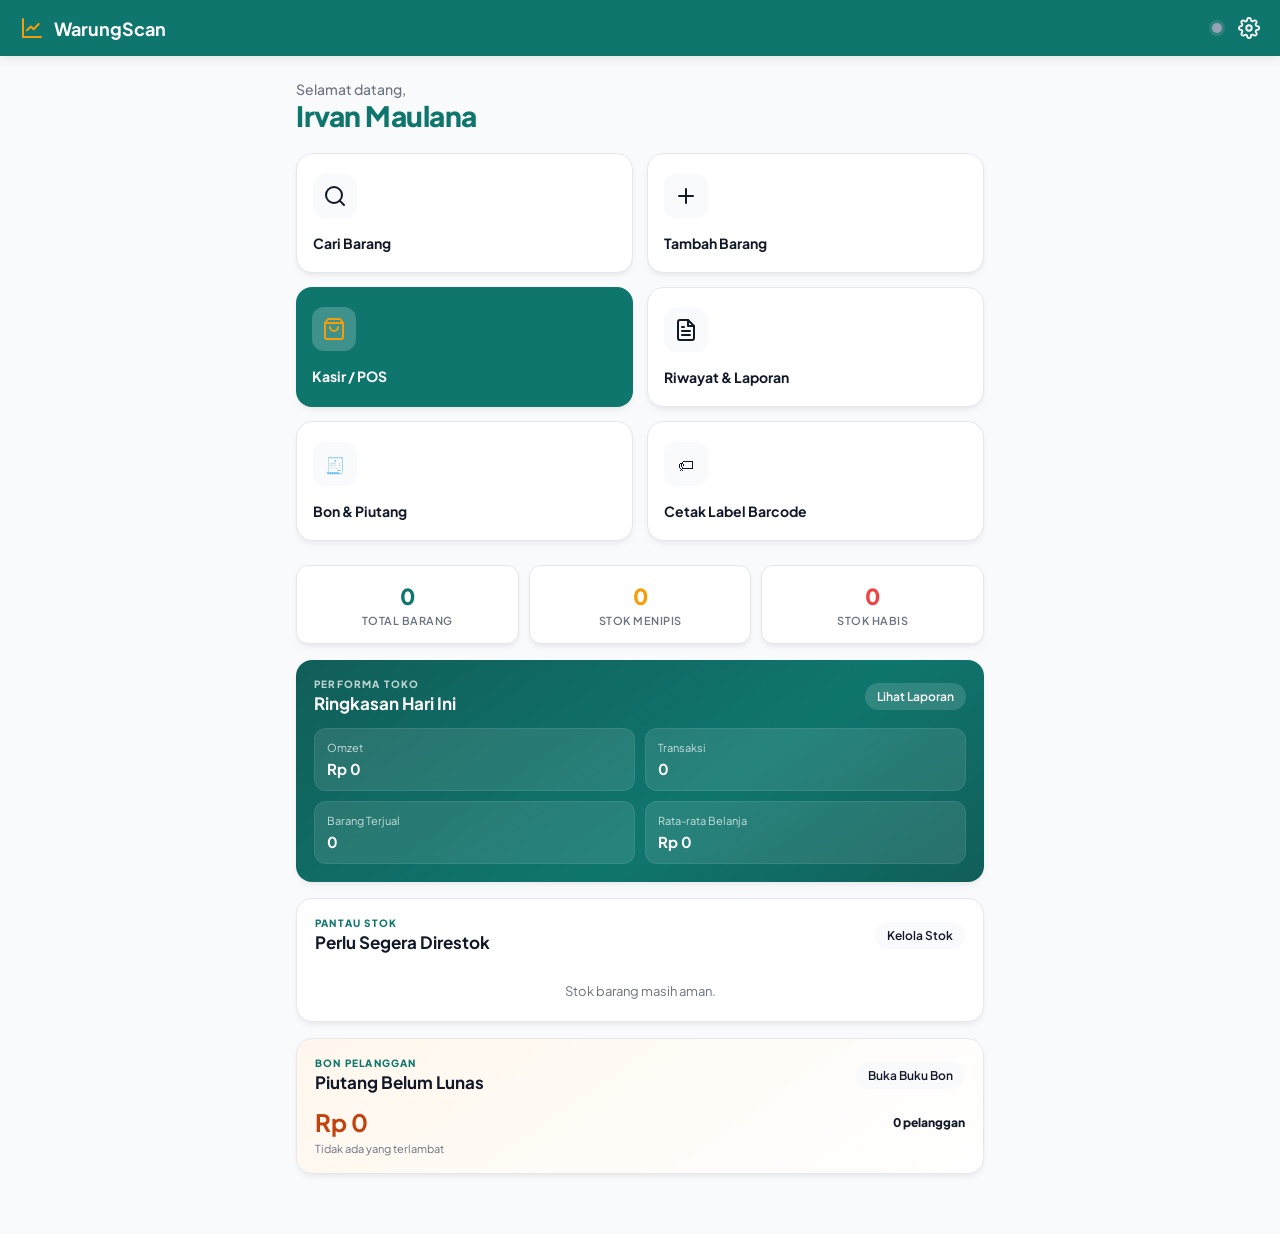
==== commit 0a513d52: "Add customer credit labels and Firebase sync" ====
--- a/index.html
+++ b/index.html
@@ -7,8 +7,9 @@
     <title>Warung Scan</title>
     <!-- Import Font Modern dari Google -->
     <link href="https://fonts.googleapis.com/css2?family=Plus+Jakarta+Sans:wght@400;500;600;700;800&display=swap" rel="stylesheet">
-    <link rel="stylesheet" href="style.css?v=4">
+    <link rel="stylesheet" href="style.css?v=7">
     <script src="vendor/html5-qrcode.min.js" type="text/javascript"></script>
+    <script src="vendor/JsBarcode.all.min.js" type="text/javascript"></script>
 </head>
 <body>
     <!-- Topbar Modern Glassmorphism -->
@@ -59,6 +60,14 @@
                 </div>
                 <h3>Riwayat & Laporan</h3>
             </div>
+            <div class="menu-card card-outline" onclick="actionPiutang()">
+                <div class="icon-circle text-dark">🧾</div>
+                <h3>Bon & Piutang</h3>
+            </div>
+            <div class="menu-card card-outline" onclick="actionLabels()">
+                <div class="icon-circle text-dark">🏷</div>
+                <h3>Cetak Label Barcode</h3>
+            </div>
         </div>
 
         <div class="stats-container">
@@ -114,6 +123,21 @@
             </div>
             <div id="home-low-stock-list" class="home-low-stock-list">
                 <div class="dashboard-empty">Stok barang masih aman.</div>
+            </div>
+        </section>
+
+        <section class="dashboard-panel debt-home-panel">
+            <div class="dashboard-panel-header">
+                <div>
+                    <p class="eyebrow">BON PELANGGAN</p>
+                    <h3>Piutang Belum Lunas</h3>
+                </div>
+                <button onclick="actionPiutang()" class="btn-pill-light">Buka Buku Bon</button>
+            </div>
+            <div class="debt-home-summary">
+                <strong id="home-debt-total">Rp 0</strong>
+                <span id="home-debt-customers">0 pelanggan</span>
+                <small id="home-debt-overdue">Tidak ada yang terlambat</small>
             </div>
         </section>
     </main>
@@ -336,6 +360,48 @@
         </div>
     </main>
 
+    <!-- Halaman Buku Bon & Piutang -->
+    <main id="page-piutang" class="page">
+        <div class="page-header" onclick="goBackInApp()">
+            <button class="btn-back"><svg width="20" height="20" viewBox="0 0 24 24" fill="none" stroke="currentColor" stroke-width="2" stroke-linecap="round" stroke-linejoin="round"><line x1="19" y1="12" x2="5" y2="12"/><polyline points="12 19 5 12 12 5"/></svg></button>
+            <h2>Buku Bon & Piutang</h2>
+        </div>
+
+        <div class="debt-summary-grid">
+            <div class="debt-summary-card debt-summary-primary">
+                <span>Total Belum Lunas</span>
+                <strong id="debt-total-outstanding">Rp 0</strong>
+            </div>
+            <div class="debt-summary-card">
+                <span>Pelanggan Berhutang</span>
+                <strong id="debt-customer-count">0</strong>
+            </div>
+            <div class="debt-summary-card">
+                <span>Masuk Hari Ini</span>
+                <strong id="debt-collected-today">Rp 0</strong>
+            </div>
+        </div>
+
+        <div class="card-container no-padding">
+            <div class="section-header-flex">
+                <h3 class="section-title catalog-title" style="margin: 0;">Catatan Hutang <span id="debt-count-badge" class="count-badge">0</span></h3>
+                <button onclick="exportDebtsCsv()" class="btn-pill-light">Ekspor CSV</button>
+            </div>
+            <div class="debt-toolbar">
+                <input type="text" id="debt-search" class="modern-input" placeholder="Cari nama / nomor HP / catatan…" oninput="renderDebts()">
+                <select id="debt-status-filter" class="modern-input" onchange="renderDebts()">
+                    <option value="open">Belum Lunas & Dicicil</option>
+                    <option value="unpaid">Belum Lunas</option>
+                    <option value="partial">Dicicil</option>
+                    <option value="paid">Lunas</option>
+                    <option value="">Semua Catatan</option>
+                </select>
+                <button onclick="clearDebtFilters()" class="btn-light">Reset</button>
+            </div>
+            <ul id="debt-list" class="item-list debt-list"></ul>
+        </div>
+    </main>
+
     <!-- Halaman Pengaturan -->
     <main id="page-pengaturan" class="page">
         <div class="page-header" onclick="goBackInApp()">
@@ -388,11 +454,11 @@
             <div id="status-printer" class="status-badge status-offline">Mode RawBT siap digunakan</div>
         </div>
 
-        <div class="card-container" style="margin-top: 16px;">
+        <div class="card-container qris-settings-card" style="margin-top: 16px;">
             <div class="section-header-plain">
                 <div>
-                    <h3 class="section-title" style="margin-bottom: 3px;">Pembayaran QRIS</h3>
-                    <p class="helper-text">QRIS utama yang ditampilkan kepada pembeli.</p>
+                    <h3 class="section-title" style="margin-bottom: 3px;">QRIS Toko</h3>
+                    <p class="helper-text">Unggah QRIS statis toko untuk ditampilkan atau dicetak saat pembayaran.</p>
                 </div>
                 <span class="qris-ready-badge">Siap</span>
             </div>
@@ -408,13 +474,13 @@
 
             <div class="photo-upload-group">
                 <div class="btn-outline native-file-picker">
-                    Ganti Gambar QRIS
+                    Upload / Ganti QRIS
                     <input type="file" id="setting-qris-file" accept="image/jpeg,image/png,image/webp" aria-label="Pilih gambar QRIS" onchange="handleQrisUpload()">
                 </div>
                 <button type="button" onclick="restoreDefaultQris()" class="btn-light">Pakai QRIS Awal</button>
             </div>
             <button type="button" onclick="printStoredQris()" class="btn-primary" style="width: 100%;">🖨️ Cetak QRIS Sekarang</button>
-            <p class="helper-text qris-api-note">Pengecekan dana otomatis membutuhkan API dari penyedia QRIS. Tanpa API, cek notifikasi dana masuk lalu konfirmasi pada layar pembayaran.</p>
+            <p class="helper-text qris-api-note"><strong>Konfirmasi manual:</strong> cek notifikasi atau mutasi aplikasi bank/merchant sebelum menyatakan pembayaran berhasil.</p>
         </div>
 
         <div class="card-container" style="margin-top: 16px;">
@@ -486,9 +552,60 @@
             <p class="helper-text" style="margin-top: 8px;">PIN diminta saat membuka form tambah atau edit barang.</p>
         </div>
 
+        <div class="card-container firebase-settings-card" style="margin-top: 16px;">
+            <div class="section-header-plain">
+                <div>
+                    <h3 class="section-title" style="margin-bottom: 3px;">Sinkronisasi Banyak HP</h3>
+                    <p class="helper-text">Firebase menyatukan barang, transaksi, pelanggan, dan piutang pada semua HP.</p>
+                </div>
+                <span id="firebase-sync-badge" class="firebase-sync-badge" data-state="unconfigured">Belum Diatur</span>
+            </div>
+
+            <div id="firebase-sync-status" class="firebase-status firebase-status-unconfigured">Firebase belum dikonfigurasi. Data tetap tersimpan di HP ini.</div>
+            <p id="firebase-account-label" class="helper-text firebase-account-label">Belum ada akun yang masuk.</p>
+
+            <label class="input-label">Konfigurasi Firebase Web</label>
+            <textarea id="setting-firebase-config" class="modern-input firebase-config-input" rows="6" spellcheck="false" placeholder='Tempel bagian firebaseConfig dari Firebase Console di sini'></textarea>
+            <p class="helper-text">Konfigurasi Web Firebase boleh disimpan di aplikasi. Jangan pernah menempel Server Key, private key, atau kata sandi di kolom ini.</p>
+            <div class="firebase-config-actions">
+                <button type="button" onclick="saveFirebaseConfiguration()" class="btn-primary">Simpan Konfigurasi</button>
+                <button type="button" id="firebase-remove-config" onclick="removeFirebaseConfiguration()" class="btn-light" style="display: none;">Lepas</button>
+            </div>
+
+            <div id="firebase-auth-fields" style="display: none;">
+                <div class="data-transfer-divider"><span>Akun toko bersama</span></div>
+                <label class="input-label">Email Akun Toko</label>
+                <input type="email" id="firebase-email" class="modern-input" autocomplete="username" placeholder="contoh@warung.com">
+                <label class="input-label">Kata Sandi</label>
+                <input type="password" id="firebase-password" class="modern-input" autocomplete="current-password" minlength="6" placeholder="Minimal 6 karakter">
+                <p class="helper-text">Kata sandi tidak disimpan oleh Warung Scan. Gunakan akun yang sama pada setiap HP.</p>
+                <div id="firebase-auth-actions" class="firebase-auth-actions">
+                    <button type="button" onclick="firebaseSignIn()" class="btn-primary">Masuk</button>
+                    <button type="button" onclick="firebaseSignUp()" class="btn-outline">Buat Akun Pertama</button>
+                </div>
+                <div id="firebase-signed-in-actions" class="firebase-auth-actions" style="display: none;">
+                    <button type="button" onclick="firebaseSyncNow()" class="btn-primary">Sinkronkan Sekarang</button>
+                    <button type="button" onclick="firebaseSignOut()" class="btn-light">Keluar</button>
+                </div>
+            </div>
+
+            <details class="firebase-guide">
+                <summary>Panduan setup lewat HP</summary>
+                <ol>
+                    <li>Buka <a href="https://console.firebase.google.com/" target="_blank" rel="noopener">Firebase Console</a> lalu buat project.</li>
+                    <li>Tambahkan aplikasi Web dan salin bagian <strong>firebaseConfig</strong>.</li>
+                    <li>Buat Firestore Database, lalu pasang Rules sesuai file panduan.</li>
+                    <li>Aktifkan Authentication → Email/Password.</li>
+                    <li>Tempel konfigurasi di atas dan tekan Simpan Konfigurasi.</li>
+                    <li>Buat Akun Pertama sekali saja, lalu Masuk dengan akun yang sama di HP lain.</li>
+                </ol>
+                <a class="firebase-guide-link" href="firebase-setup.html" target="_blank">Buka panduan lengkap langkah demi langkah</a>
+            </details>
+        </div>
+
         <div class="card-container" style="margin-top: 16px;">
             <h3 class="section-title">Backup & Transfer Data</h3>
-            <p class="helper-text" style="margin-bottom: 12px;">Backup JSON menyimpan barang, riwayat, foto, logo, template, dan pengaturan secara lengkap.</p>
+            <p class="helper-text" style="margin-bottom: 12px;">Backup JSON menyimpan barang, riwayat, pelanggan, piutang, cicilan, foto, logo, template, dan pengaturan secara lengkap.</p>
             <div class="backup-actions">
                 <button onclick="exportBackup()" class="btn-primary">Ekspor Backup Lengkap</button>
                 <div class="btn-outline native-file-picker">
@@ -546,10 +663,19 @@
                 <strong id="modal-total-belanja">Rp 0</strong>
             </div>
 
+            <div class="checkout-customer-box">
+                <label class="input-label">Nama Pelanggan <span class="optional-label">Opsional*</span></label>
+                <input type="text" id="checkout-customer-name" class="modern-input" list="customer-suggestions" placeholder="Nama pelanggan" onchange="fillCheckoutCustomerPhone()">
+                <datalist id="customer-suggestions"></datalist>
+                <input type="tel" id="checkout-customer-phone" class="modern-input" inputmode="tel" placeholder="Nomor HP (opsional)">
+                <p class="helper-text">*Wajib jika pembayaran menggunakan Bon.</p>
+            </div>
+
             <label class="input-label">Metode Pembayaran</label>
             <div class="payment-method-tabs" role="radiogroup" aria-label="Metode pembayaran">
                 <button type="button" id="payment-method-cash" onclick="selectPaymentMethod('cash')">💵 Tunai</button>
                 <button type="button" id="payment-method-qris" onclick="selectPaymentMethod('qris')">▦ QRIS</button>
+                <button type="button" id="payment-method-credit" onclick="selectPaymentMethod('credit')">🧾 Bon</button>
             </div>
 
             <div id="cash-payment-panel">
@@ -564,15 +690,36 @@
 
             <div id="qris-payment-panel" style="display: none;">
                 <div class="qris-payment-card">
-                    <span class="qris-label">QRIS</span>
+                    <span id="qris-payment-mode-badge" class="qris-label">QRIS</span>
                     <strong id="qris-payment-merchant">AL - STORE</strong>
                     <img id="qris-payment-image" alt="QRIS pembayaran">
+                    <div id="qris-image-placeholder" class="qris-image-placeholder" style="display: none;">Unggah gambar QRIS melalui menu Pengaturan.</div>
                     <span>Total yang harus dibayar</span>
                     <strong id="qris-payment-total">Rp 0</strong>
-                    <small>Pembeli memindai QR lalu memasukkan total di atas.</small>
-                </div>
-                <button type="button" onclick="printCurrentQris()" class="btn-outline qris-print-button">🖨️ Cetak QRIS untuk Pembeli</button>
-                <p class="qris-confirm-note">Pastikan dana sudah terlihat masuk di aplikasi bank/merchant sebelum menekan tombol konfirmasi.</p>
+                    <small id="qris-payment-instruction">Pembeli memindai QR lalu memasukkan total di atas.</small>
+                </div>
+                <div id="qris-manual-status" class="qris-manual-status">
+                    <span class="qris-status-pulse"></span>
+                    <div>
+                        <strong id="qris-status-title">QRIS statis siap</strong>
+                        <small id="qris-status-detail">Konfirmasi dana secara manual setelah pembayaran masuk.</small>
+                    </div>
+                </div>
+                <div class="qris-payment-actions">
+                    <button id="qris-print-button" type="button" onclick="printCurrentQris()" class="btn-outline qris-print-button">🖨️ Cetak QRIS</button>
+                </div>
+                <p id="qris-confirm-note" class="qris-confirm-note">Pastikan dana sudah terlihat masuk di aplikasi bank/merchant sebelum menekan tombol konfirmasi.</p>
+            </div>
+
+            <div id="credit-payment-panel" class="credit-payment-panel" style="display: none;">
+                <div class="credit-info-box">
+                    <strong>Catat sebagai piutang pelanggan</strong>
+                    <p>Transaksi tetap masuk laporan dan stok langsung berkurang. Pembayaran dapat dicicil dari menu Buku Bon.</p>
+                </div>
+                <label class="input-label">Jatuh Tempo <span class="optional-label">Opsional</span></label>
+                <input type="date" id="credit-due-date" class="modern-input">
+                <label class="input-label">Catatan Hutang <span class="optional-label">Opsional</span></label>
+                <textarea id="credit-note" class="modern-input" rows="3" placeholder="Misal: bayar tanggal gajian"></textarea>
             </div>
 
             <div class="modal-actions">
@@ -597,6 +744,55 @@
         </div>
     </div>
 
+    <!-- Modal pembayaran cicilan piutang -->
+    <div id="debt-payment-modal" class="modal-backdrop">
+        <div class="modal-dialog">
+            <div class="debt-modal-icon">✓</div>
+            <h3 class="modal-title">Catat Pembayaran Piutang</h3>
+            <p class="modal-subtitle"><strong id="debt-payment-customer">Pelanggan</strong></p>
+            <div class="payment-total-box">
+                <span>Sisa Hutang</span>
+                <strong id="debt-payment-remaining">Rp 0</strong>
+            </div>
+            <label class="input-label">Nominal Dibayar</label>
+            <input type="number" id="debt-payment-amount" class="modern-input huge-input" min="1" placeholder="0">
+            <label class="input-label">Cara Bayar</label>
+            <select id="debt-payment-method" class="modern-input">
+                <option value="cash">Tunai</option>
+                <option value="qris">QRIS</option>
+            </select>
+            <label class="input-label">Catatan <span class="optional-label">Opsional</span></label>
+            <input type="text" id="debt-payment-note" class="modern-input" placeholder="Misal: cicilan pertama">
+            <div class="modal-actions">
+                <button type="button" onclick="closeDebtPaymentModal()" class="btn-light">Batal</button>
+                <button type="button" onclick="submitDebtPayment()" class="btn-primary">Simpan & Cetak</button>
+            </div>
+        </div>
+    </div>
+
+    <!-- Modal label barcode produk -->
+    <div id="barcode-label-modal" class="modal-backdrop">
+        <div class="modal-dialog barcode-label-dialog">
+            <h3 class="modal-title">Cetak Label Barcode</h3>
+            <p class="modal-subtitle"><strong id="barcode-label-product">Produk</strong><br><span id="barcode-label-code"></span></p>
+            <div class="barcode-label-preview">
+                <canvas id="barcode-label-canvas" width="384" height="230"></canvas>
+            </div>
+            <p id="barcode-label-error" class="helper-text text-error"></p>
+            <div class="label-options-grid">
+                <label class="toggle-option"><input type="checkbox" id="label-show-name" checked onchange="renderBarcodeLabelPreview()"> Nama barang</label>
+                <label class="toggle-option"><input type="checkbox" id="label-show-price" checked onchange="renderBarcodeLabelPreview()"> Harga jual</label>
+            </div>
+            <label class="input-label">Jumlah Label (maks. 10)</label>
+            <input type="number" id="label-copies" class="modern-input" min="1" max="10" value="1">
+            <p class="helper-text">Ukuran disiapkan untuk kertas thermal 58 mm. Mode Bluetooth Langsung RPP02N paling direkomendasikan.</p>
+            <div class="modal-actions">
+                <button type="button" onclick="closeBarcodeLabel()" class="btn-light">Batal</button>
+                <button type="button" id="barcode-label-print-button" onclick="printBarcodeLabel()" class="btn-primary">🖨️ Cetak Label</button>
+            </div>
+        </div>
+    </div>
+
     <!-- Dialog dan notifikasi milik aplikasi; tidak menampilkan alamat GitHub. -->
     <div id="app-dialog" class="modal-backdrop app-dialog-backdrop" role="dialog" aria-modal="true" aria-labelledby="app-dialog-title">
         <div class="modal-dialog app-dialog-card">
@@ -618,8 +814,9 @@
         <pre id="print-raw-text"></pre>
     </div>
 
-    <script src="database.js?v=4"></script>
-    <script src="printer-bluetooth.js?v=4"></script>
-    <script src="app.js?v=4"></script>
+    <script src="database.js?v=7"></script>
+    <script src="printer-bluetooth.js?v=7"></script>
+    <script src="app.js?v=7"></script>
+    <script type="module" src="firebase-sync.js?v=7"></script>
 </body>
 </html>
--- a/style.css
+++ b/style.css
@@ -287,11 +287,19 @@
 .qris-payment-card .qris-label { padding: 4px 9px; border-radius: 20px; background: #fee2e2; color: #b91c1c; font-size: 10px; font-weight: 900; letter-spacing: 1px; }
 .qris-payment-card > strong:first-of-type { font-size: 16px; margin-bottom: 2px; }
 .qris-payment-card img { width: min(100%, 250px); aspect-ratio: 1; object-fit: contain; }
+.qris-image-placeholder { width: min(100%, 250px); min-height: 190px; padding: 24px; border: 2px dashed #cbd5e1; border-radius: 16px; background: #f8fafc; color: #64748b; font-size: 11px; line-height: 1.6; align-items: center; justify-content: center; }
 .qris-payment-card > span:not(.qris-label) { color: #64748b; font-size: 10px; }
 .qris-payment-card #qris-payment-total { color: var(--brand-primary); font-size: 23px; }
 .qris-payment-card small { color: #64748b; font-size: 9px; line-height: 1.45; }
-.qris-print-button { width: 100%; margin-top: 10px; }
+.qris-payment-actions { display: grid; grid-template-columns: 1fr; gap: 8px; margin-top: 10px; }
+.qris-payment-actions button { min-width: 0; width: 100%; padding: 11px 8px; font-size: 11px; }
+.qris-print-button { margin-top: 0; }
 .qris-confirm-note { margin-top: 10px; padding: 10px; border-radius: 10px; background: #fffbeb; color: #92400e; font-size: 10px; line-height: 1.5; text-align: center; }
+.qris-manual-status { display: flex; align-items: center; gap: 10px; margin-top: 10px; padding: 11px; border-radius: 12px; background: var(--bg-main); color: var(--text-muted); }
+.qris-manual-status > div { display: flex; flex-direction: column; gap: 2px; }
+.qris-manual-status strong { font-size: 11px; }
+.qris-manual-status small { font-size: 9px; line-height: 1.4; }
+.qris-status-pulse { width: 10px; height: 10px; flex: 0 0 10px; border-radius: 50%; background: currentColor; opacity: 0.75; }
 
 /* SCANNER FORM BARANG */
 .scanner-dialog { max-width: 520px; text-align: center; }
@@ -377,6 +385,92 @@
 .history-toolbar { display: grid; grid-template-columns: 1fr auto; gap: 8px; padding: 0 16px 16px; }
 .danger-zone { display: flex; justify-content: center; padding: 0 16px 16px; }
 .history-print { margin-top: 8px; width: fit-content; }
+
+/* STATUS SINKRON HEADER */
+.status-indicator[data-sync-state="syncing"] { background: #f59e0b; box-shadow: 0 0 0 3px rgba(245,158,11,0.28); animation: syncPulse 1s infinite; }
+.status-indicator[data-sync-state="offline"],
+.status-indicator[data-sync-state="error"] { background: #ef4444; box-shadow: 0 0 0 3px rgba(239,68,68,0.24); }
+.status-indicator[data-sync-state="signed-out"],
+.status-indicator[data-sync-state="unconfigured"] { background: #94a3b8; box-shadow: 0 0 0 3px rgba(148,163,184,0.24); }
+@keyframes syncPulse { 50% { opacity: 0.45; } }
+
+/* RINGKASAN PIUTANG BERANDA */
+.debt-home-panel { background: linear-gradient(145deg, #fff7ed, var(--bg-card)); }
+html[data-effective-mode="dark"] .debt-home-panel { background: linear-gradient(145deg, #422006, var(--bg-card)); }
+.debt-home-summary { display: grid; grid-template-columns: 1fr auto; align-items: center; gap: 5px 10px; }
+.debt-home-summary strong { color: #c2410c; font-size: 24px; }
+.debt-home-summary span { color: var(--text-dark); font-size: 12px; font-weight: 800; }
+.debt-home-summary small { grid-column: 1 / -1; color: var(--text-muted); font-size: 11px; }
+
+/* PELANGGAN & METODE BON */
+.checkout-customer-box { margin-bottom: 16px; padding: 13px; border-radius: var(--radius-md); background: var(--bg-main); }
+.checkout-customer-box .input-label { margin-top: 0; }
+.checkout-customer-box .modern-input + .modern-input { margin-top: 8px; }
+.checkout-customer-box .helper-text { margin-top: 7px; }
+.payment-method-tabs { grid-template-columns: repeat(3, 1fr); }
+.payment-method-tabs button { min-width: 0; padding: 12px 7px; font-size: 12px; }
+.credit-info-box { margin-bottom: 10px; padding: 13px; border: 1px solid #fed7aa; border-radius: var(--radius-md); background: #fff7ed; color: #9a3412; }
+.credit-info-box strong { display: block; font-size: 13px; margin-bottom: 4px; }
+.credit-info-box p { font-size: 10px; line-height: 1.5; }
+html[data-effective-mode="dark"] .credit-info-box { background: #431407; border-color: #7c2d12; color: #fdba74; }
+
+/* BUKU BON & RIWAYAT CICILAN */
+.debt-summary-grid { display: grid; grid-template-columns: 1.4fr 1fr 1fr; gap: 10px; margin-bottom: 16px; }
+.debt-summary-card { min-width: 0; padding: 14px; border: 1px solid var(--border-line); border-radius: var(--radius-md); background: var(--bg-card); box-shadow: var(--shadow-soft); display: flex; flex-direction: column; gap: 7px; }
+.debt-summary-card span { color: var(--text-muted); font-size: 9px; font-weight: 700; text-transform: uppercase; }
+.debt-summary-card strong { color: var(--text-dark); font-size: 15px; overflow-wrap: anywhere; }
+.debt-summary-primary { background: var(--brand-primary); border-color: var(--brand-primary); }
+.debt-summary-primary span, .debt-summary-primary strong { color: white; }
+.debt-toolbar { display: grid; grid-template-columns: 1fr 160px auto; gap: 8px; padding: 0 16px 16px; }
+.debt-list .debt-card-item { display: block; padding: 17px 0; }
+.debt-card-head { display: flex; justify-content: space-between; align-items: flex-start; gap: 12px; }
+.debt-card-head h4 { color: var(--text-dark); font-size: 16px; margin: 2px 0 4px; }
+.debt-card-head p { color: var(--text-muted); font-size: 11px; }
+.debt-remaining { color: #c2410c; font-size: 17px; white-space: nowrap; }
+.debt-status-unpaid { background: #fee2e2; color: #b91c1c; }
+.debt-status-partial { background: #fef3c7; color: #92400e; }
+.debt-status-paid { background: #dcfce7; color: #166534; }
+.debt-overdue-badge { margin-left: 4px; background: #7f1d1d; color: white; }
+.debt-amount-grid { display: grid; grid-template-columns: repeat(4, 1fr); gap: 7px; margin-top: 13px; }
+.debt-amount-grid > div { min-width: 0; padding: 9px; border-radius: 9px; background: var(--bg-main); display: flex; flex-direction: column; gap: 4px; }
+.debt-amount-grid span { color: var(--text-muted); font-size: 8px; text-transform: uppercase; }
+.debt-amount-grid strong { color: var(--text-dark); font-size: 11px; overflow-wrap: anywhere; }
+.debt-note { margin-top: 10px; padding: 9px 11px; border-radius: 9px; background: var(--bg-main); color: var(--text-muted); font-size: 11px; line-height: 1.5; }
+.debt-details { margin-top: 10px; color: var(--text-muted); }
+.debt-details summary { cursor: pointer; font-size: 11px; font-weight: 700; }
+.debt-payment-history { margin-top: 7px; padding-left: 9px; border-left: 3px solid var(--border-line); }
+.debt-payment-row { display: grid; grid-template-columns: 1fr auto; gap: 2px 8px; padding: 7px 0; border-bottom: 1px dashed var(--border-line); font-size: 10px; }
+.debt-payment-row small { grid-column: 1 / -1; color: var(--text-muted); }
+.debt-actions { display: grid; grid-template-columns: 1fr 1fr; gap: 8px; margin-top: 12px; }
+.debt-actions button { min-width: 0; padding: 10px 8px; font-size: 11px; }
+.debt-modal-icon { width: 48px; height: 48px; margin: 0 auto 12px; display: flex; align-items: center; justify-content: center; border-radius: 16px; background: #dcfce7; color: #166534; font-size: 22px; font-weight: 900; }
+
+/* LABEL BARCODE */
+.barcode-label-dialog { max-width: 480px; }
+.barcode-label-preview { width: 100%; overflow-x: auto; padding: 10px; border-radius: var(--radius-md); background: #e5e7eb; text-align: center; }
+.barcode-label-preview canvas { display: block; width: 100%; max-width: 384px; height: auto; margin: 0 auto; background: white; image-rendering: pixelated; }
+.label-options-grid { display: grid; grid-template-columns: 1fr 1fr; gap: 8px; margin: 12px 0 4px; }
+.toggle-option { display: flex; align-items: center; gap: 8px; padding: 11px; border: 1px solid var(--border-line); border-radius: 10px; background: var(--bg-main); color: var(--text-dark); font-size: 11px; font-weight: 700; }
+.toggle-option input { width: 18px; height: 18px; accent-color: var(--brand-primary); }
+
+/* FIREBASE */
+.firebase-settings-card { border-color: rgba(var(--brand-primary-rgb), 0.28); }
+.firebase-sync-badge { flex: 0 0 auto; padding: 5px 9px; border-radius: 20px; background: #e2e8f0; color: #475569; font-size: 9px; font-weight: 800; }
+.firebase-sync-badge[data-state="online"] { background: #dcfce7; color: #166534; }
+.firebase-sync-badge[data-state="syncing"] { background: #fef3c7; color: #92400e; }
+.firebase-sync-badge[data-state="offline"], .firebase-sync-badge[data-state="error"] { background: #fee2e2; color: #b91c1c; }
+.firebase-status { margin-top: 14px; padding: 11px 12px; border-radius: 10px; background: var(--bg-main); color: var(--text-muted); font-size: 11px; line-height: 1.5; font-weight: 600; }
+.firebase-status-online { background: #ecfdf5; color: #047857; }
+.firebase-status-syncing { background: #fffbeb; color: #b45309; }
+.firebase-status-error, .firebase-status-offline { background: #fef2f2; color: #b91c1c; }
+.firebase-account-label { margin-top: 8px; }
+.firebase-config-input { font-family: monospace; font-size: 11px; line-height: 1.5; resize: vertical; }
+.firebase-config-actions, .firebase-auth-actions { display: grid; grid-template-columns: 1fr 1fr; gap: 8px; margin-top: 10px; }
+.firebase-guide { margin-top: 14px; padding: 12px; border: 1px solid var(--border-line); border-radius: var(--radius-md); background: var(--bg-main); }
+.firebase-guide summary { cursor: pointer; color: var(--text-dark); font-size: 12px; font-weight: 800; }
+.firebase-guide ol { margin: 12px 0 0 20px; color: var(--text-muted); font-size: 11px; line-height: 1.65; }
+.firebase-guide a { color: var(--brand-primary); }
+.firebase-guide-link { display: block; margin-top: 10px; font-size: 11px; font-weight: 800; }
 
 /* Scanner Area */
 .scanner-box { width: 100%; min-height: 250px; background: #111; border-radius: var(--radius-md); overflow: hidden; position: relative; }
@@ -402,6 +496,12 @@
     .catalog-filters { grid-template-columns: 1fr; }
     .catalog-filters #search-input { grid-column: auto; }
     .scanner-box-modal { min-height: 245px; }
+    .debt-summary-grid { grid-template-columns: 1fr 1fr; }
+    .debt-summary-primary { grid-column: 1 / -1; }
+    .debt-toolbar { grid-template-columns: 1fr; }
+    .debt-amount-grid { grid-template-columns: 1fr 1fr; }
+    .debt-card-head { flex-direction: column; }
+    .debt-actions, .firebase-config-actions, .firebase-auth-actions { grid-template-columns: 1fr; }
 }
 
 /* AREA PRINT FALLBACK */
